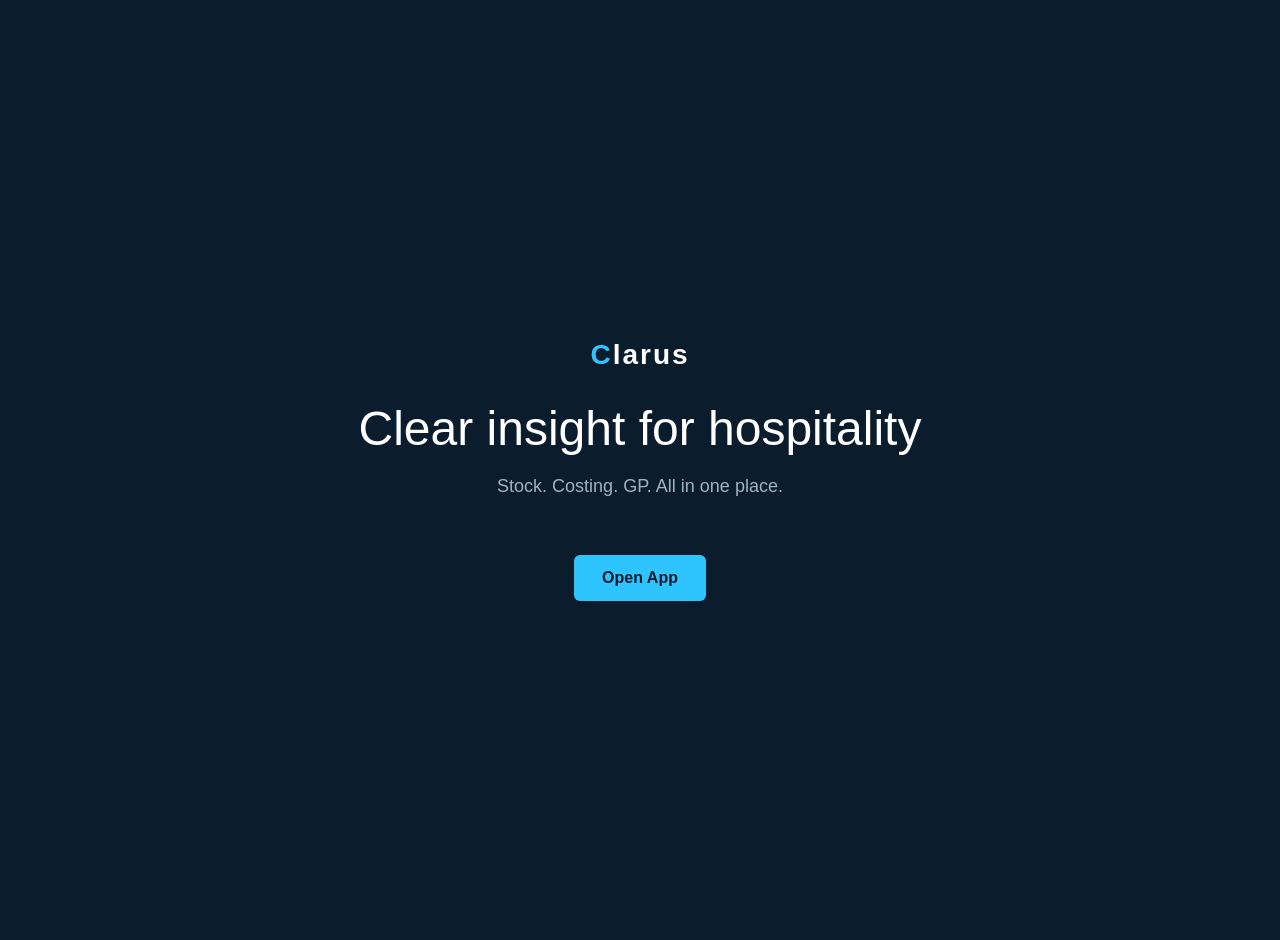
==== index.html @ d0e3291c "Redesign index.html for Clarus landing page The previous HTML structure and styles have been replace" ====
<!DOCTYPE html>
<html lang="en">
<head>
<meta charset="UTF-8">
<meta name="viewport" content="width=device-width, initial-scale=1.0">
<title>Clarus</title>

<style>
    body {
        margin: 0;
        font-family: -apple-system, BlinkMacSystemFont, sans-serif;
        background: #0b1c2c;
        color: #ffffff;
    }

    .container {
        height: 100vh;
        display: flex;
        flex-direction: column;
        justify-content: center;
        align-items: center;
        text-align: center;
        padding: 20px;
    }

    .logo {
        font-size: 28px;
        font-weight: 600;
        letter-spacing: 2px;
        margin-bottom: 30px;
    }

    .logo span {
        color: #2ec4ff;
    }

    h1 {
        font-size: 48px;
        font-weight: 300;
        max-width: 800px;
        margin: 0;
    }

    p {
        margin-top: 20px;
        font-size: 18px;
        color: #a0b3c5;
    }

    .btn {
        margin-top: 40px;
        padding: 14px 28px;
        border-radius: 6px;
        background: #2ec4ff;
        color: #0b1c2c;
        text-decoration: none;
        font-weight: 600;
        transition: 0.2s;
    }

    .btn:hover {
        background: #1da8dc;
    }

</style>
</head>

<body>

<div class="container">

    <div class="logo">
        <span>C</span>larus
    </div>

    <h1>
        Clear insight for hospitality
    </h1>

    <p>
        Stock. Costing. GP. All in one place.
    </p>

    <a href="https://app.openclarus.com" class="btn">
        Open App
    </a>

</div>

</body>
</html>
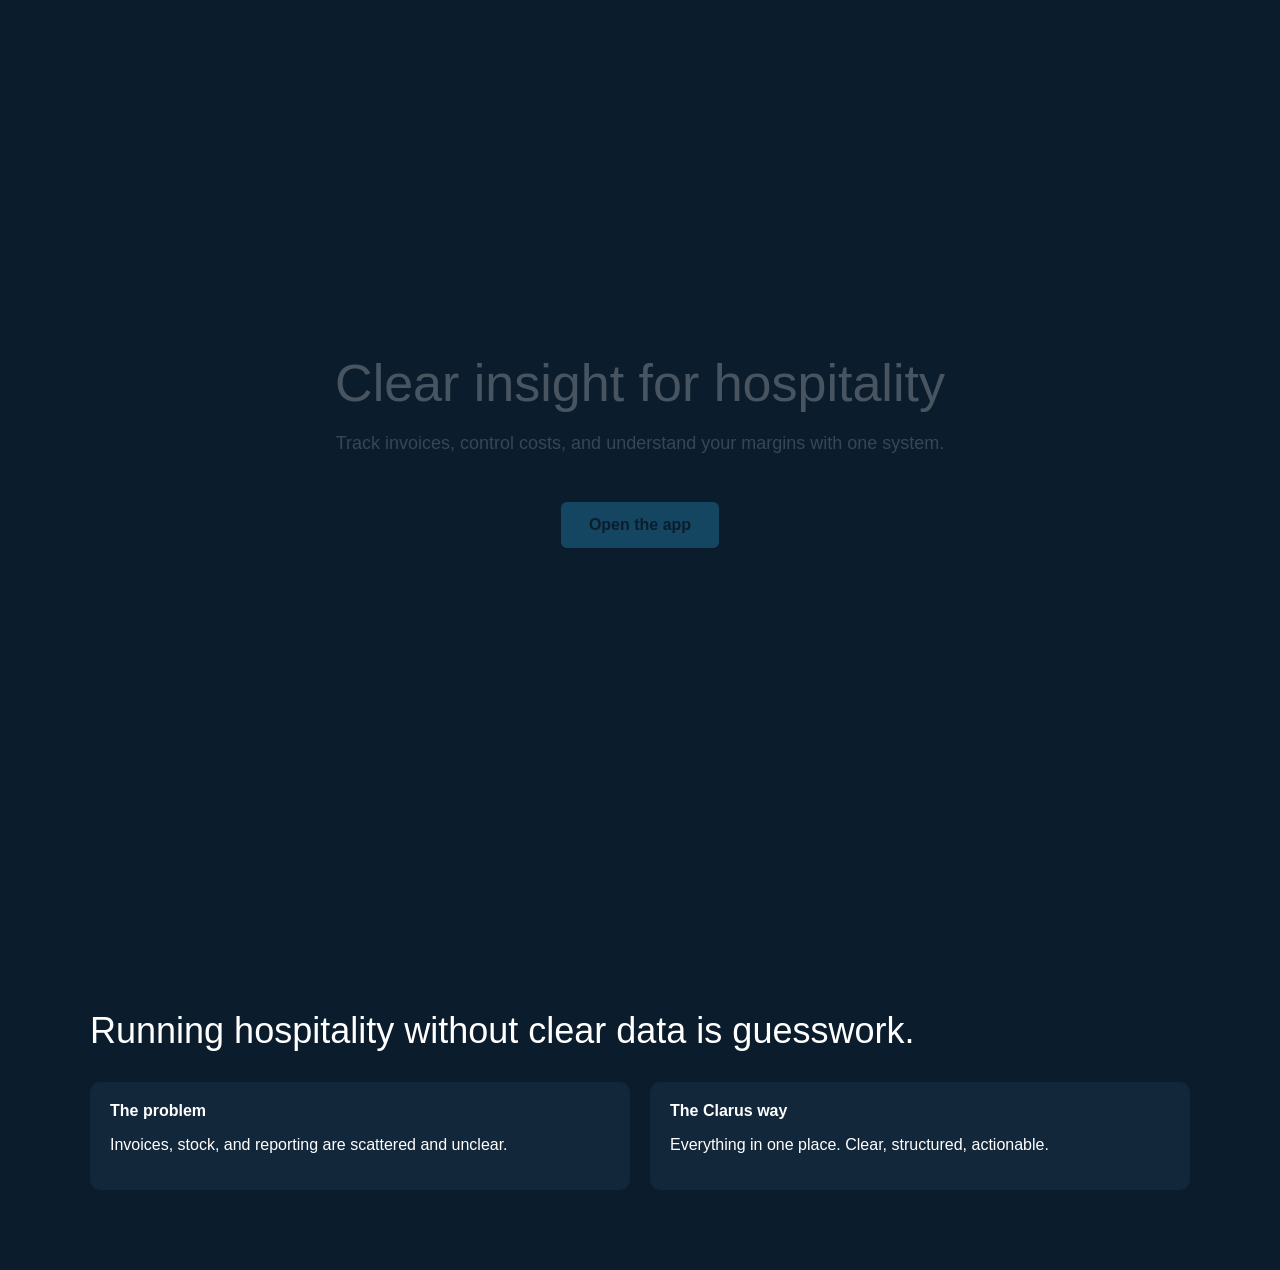
==== commit 7a02bc9a: "Refactor index.html with hero section and styles Updated the HTML structure and styles for improved " ====
--- a/index.html
+++ b/index.html
@@ -6,86 +6,117 @@
 <title>Clarus</title>
 
 <style>
-    body {
-        margin: 0;
-        font-family: -apple-system, BlinkMacSystemFont, sans-serif;
-        background: #0b1c2c;
-        color: #ffffff;
-    }
+body {
+    margin: 0;
+    font-family: -apple-system, BlinkMacSystemFont, sans-serif;
+    background: #0b1c2c;
+    color: white;
+}
 
-    .container {
-        height: 100vh;
-        display: flex;
-        flex-direction: column;
-        justify-content: center;
-        align-items: center;
-        text-align: center;
-        padding: 20px;
-    }
+/* HERO */
+.hero {
+    height: 100vh;
+    background: url('https://images.unsplash.com/photo-1551288049-bebda4e38f71') center/cover no-repeat;
+    position: relative;
+    display: flex;
+    align-items: center;
+    justify-content: center;
+    text-align: center;
+}
 
-    .logo {
-        font-size: 28px;
-        font-weight: 600;
-        letter-spacing: 2px;
-        margin-bottom: 30px;
-    }
+.hero::after {
+    content: "";
+    position: absolute;
+    inset: 0;
+    background: rgba(11, 28, 44, 0.75);
+}
 
-    .logo span {
-        color: #2ec4ff;
-    }
+.hero-content {
+    position: relative;
+    max-width: 800px;
+    padding: 20px;
+}
 
-    h1 {
-        font-size: 48px;
-        font-weight: 300;
-        max-width: 800px;
-        margin: 0;
-    }
+.hero h1 {
+    font-size: 52px;
+    font-weight: 300;
+    margin: 0;
+}
 
-    p {
-        margin-top: 20px;
-        font-size: 18px;
-        color: #a0b3c5;
-    }
+.hero p {
+    margin-top: 20px;
+    color: #b0c4d8;
+    font-size: 18px;
+}
 
-    .btn {
-        margin-top: 40px;
-        padding: 14px 28px;
-        border-radius: 6px;
-        background: #2ec4ff;
-        color: #0b1c2c;
-        text-decoration: none;
-        font-weight: 600;
-        transition: 0.2s;
-    }
+.btn {
+    display: inline-block;
+    margin-top: 30px;
+    padding: 14px 28px;
+    background: #2ec4ff;
+    color: #0b1c2c;
+    text-decoration: none;
+    border-radius: 6px;
+    font-weight: 600;
+}
 
-    .btn:hover {
-        background: #1da8dc;
-    }
+/* SECTION */
+.section {
+    padding: 80px 20px;
+    max-width: 1100px;
+    margin: auto;
+}
+
+.section h2 {
+    font-size: 36px;
+    font-weight: 400;
+}
+
+.cards {
+    display: grid;
+    grid-template-columns: repeat(auto-fit, minmax(250px, 1fr));
+    gap: 20px;
+    margin-top: 30px;
+}
+
+.card {
+    background: #12273a;
+    padding: 20px;
+    border-radius: 10px;
+}
 
 </style>
 </head>
 
 <body>
 
-<div class="container">
+<!-- HERO -->
+<section class="hero">
+    <div class="hero-content">
+        <h1>Clear insight for hospitality</h1>
+        <p>
+            Track invoices, control costs, and understand your margins with one system.
+        </p>
+        <a href="https://app.openclarus.com" class="btn">Open the app</a>
+    </div>
+</section>
 
-    <div class="logo">
-        <span>C</span>larus
+<!-- SECTION -->
+<section class="section">
+    <h2>Running hospitality without clear data is guesswork.</h2>
+
+    <div class="cards">
+        <div class="card">
+            <strong>The problem</strong>
+            <p>Invoices, stock, and reporting are scattered and unclear.</p>
+        </div>
+
+        <div class="card">
+            <strong>The Clarus way</strong>
+            <p>Everything in one place. Clear, structured, actionable.</p>
+        </div>
     </div>
-
-    <h1>
-        Clear insight for hospitality
-    </h1>
-
-    <p>
-        Stock. Costing. GP. All in one place.
-    </p>
-
-    <a href="https://app.openclarus.com" class="btn">
-        Open App
-    </a>
-
-</div>
+</section>
 
 </body>
 </html>
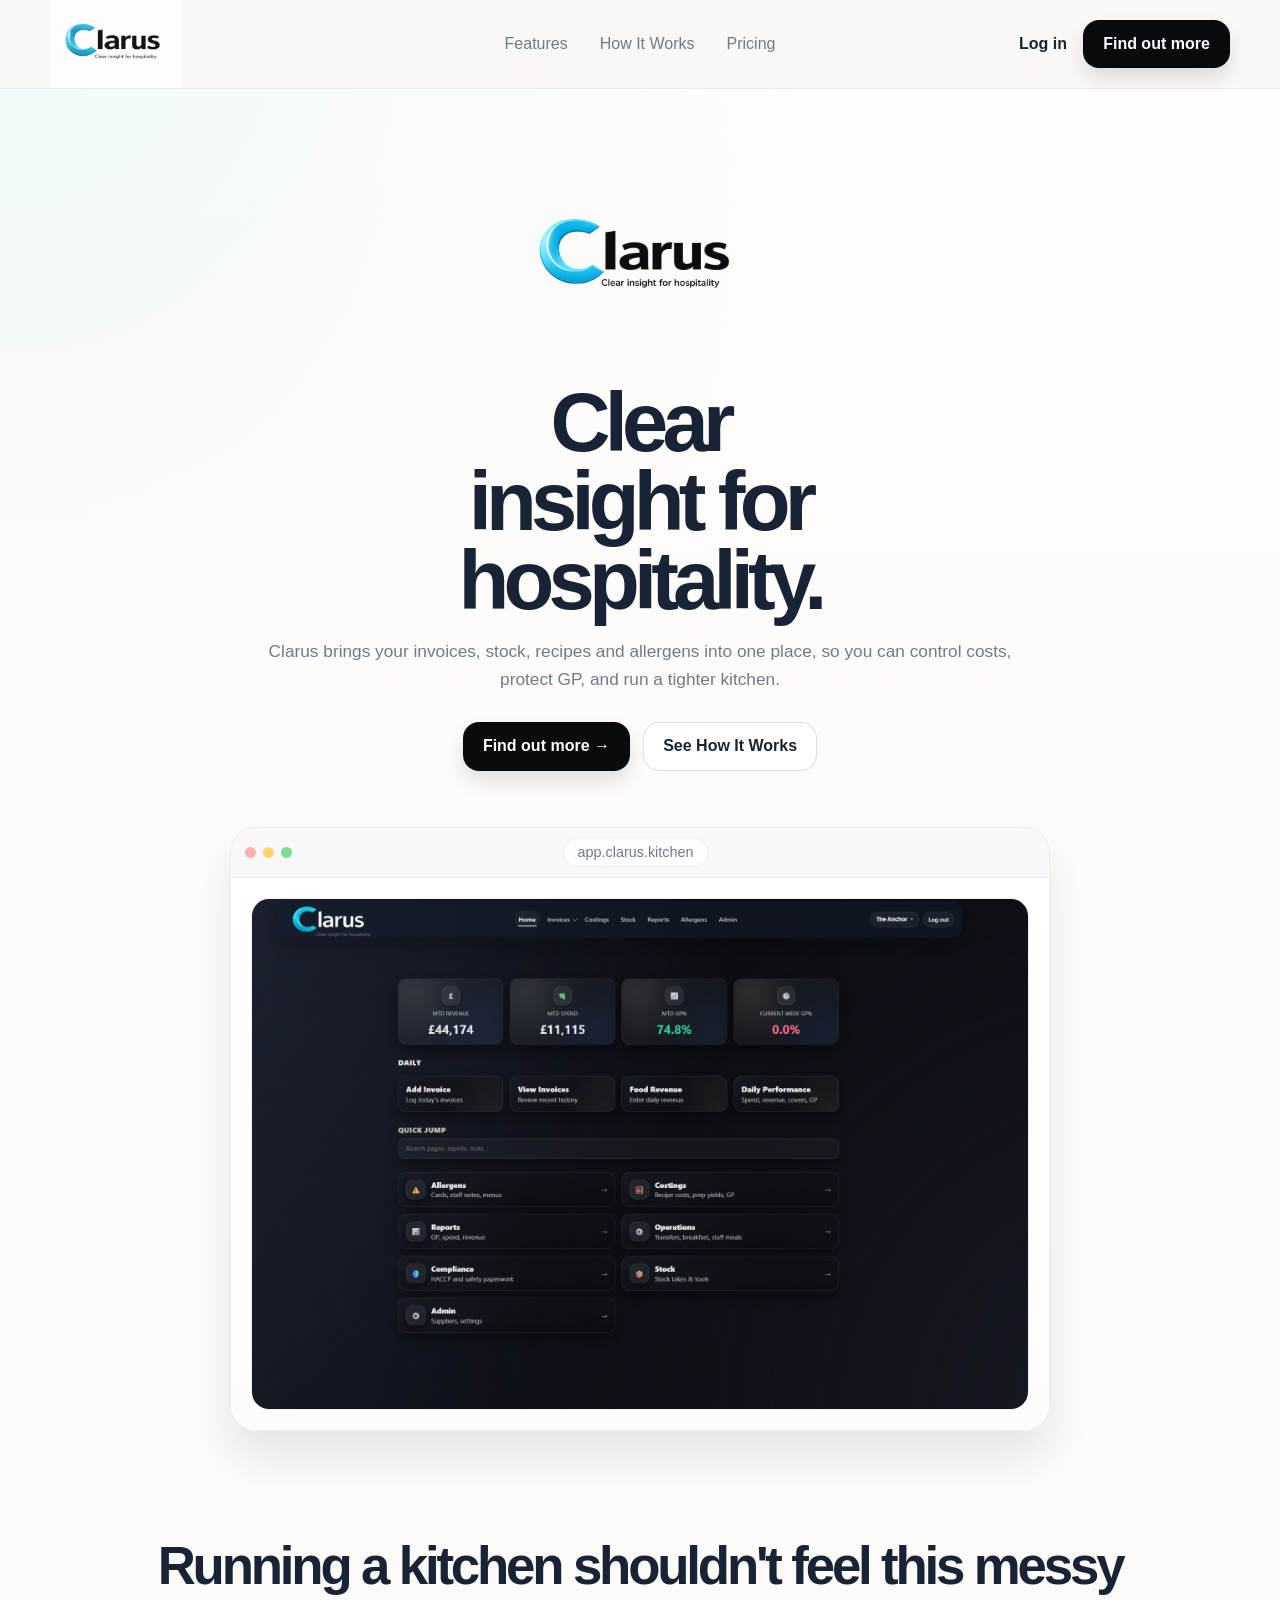
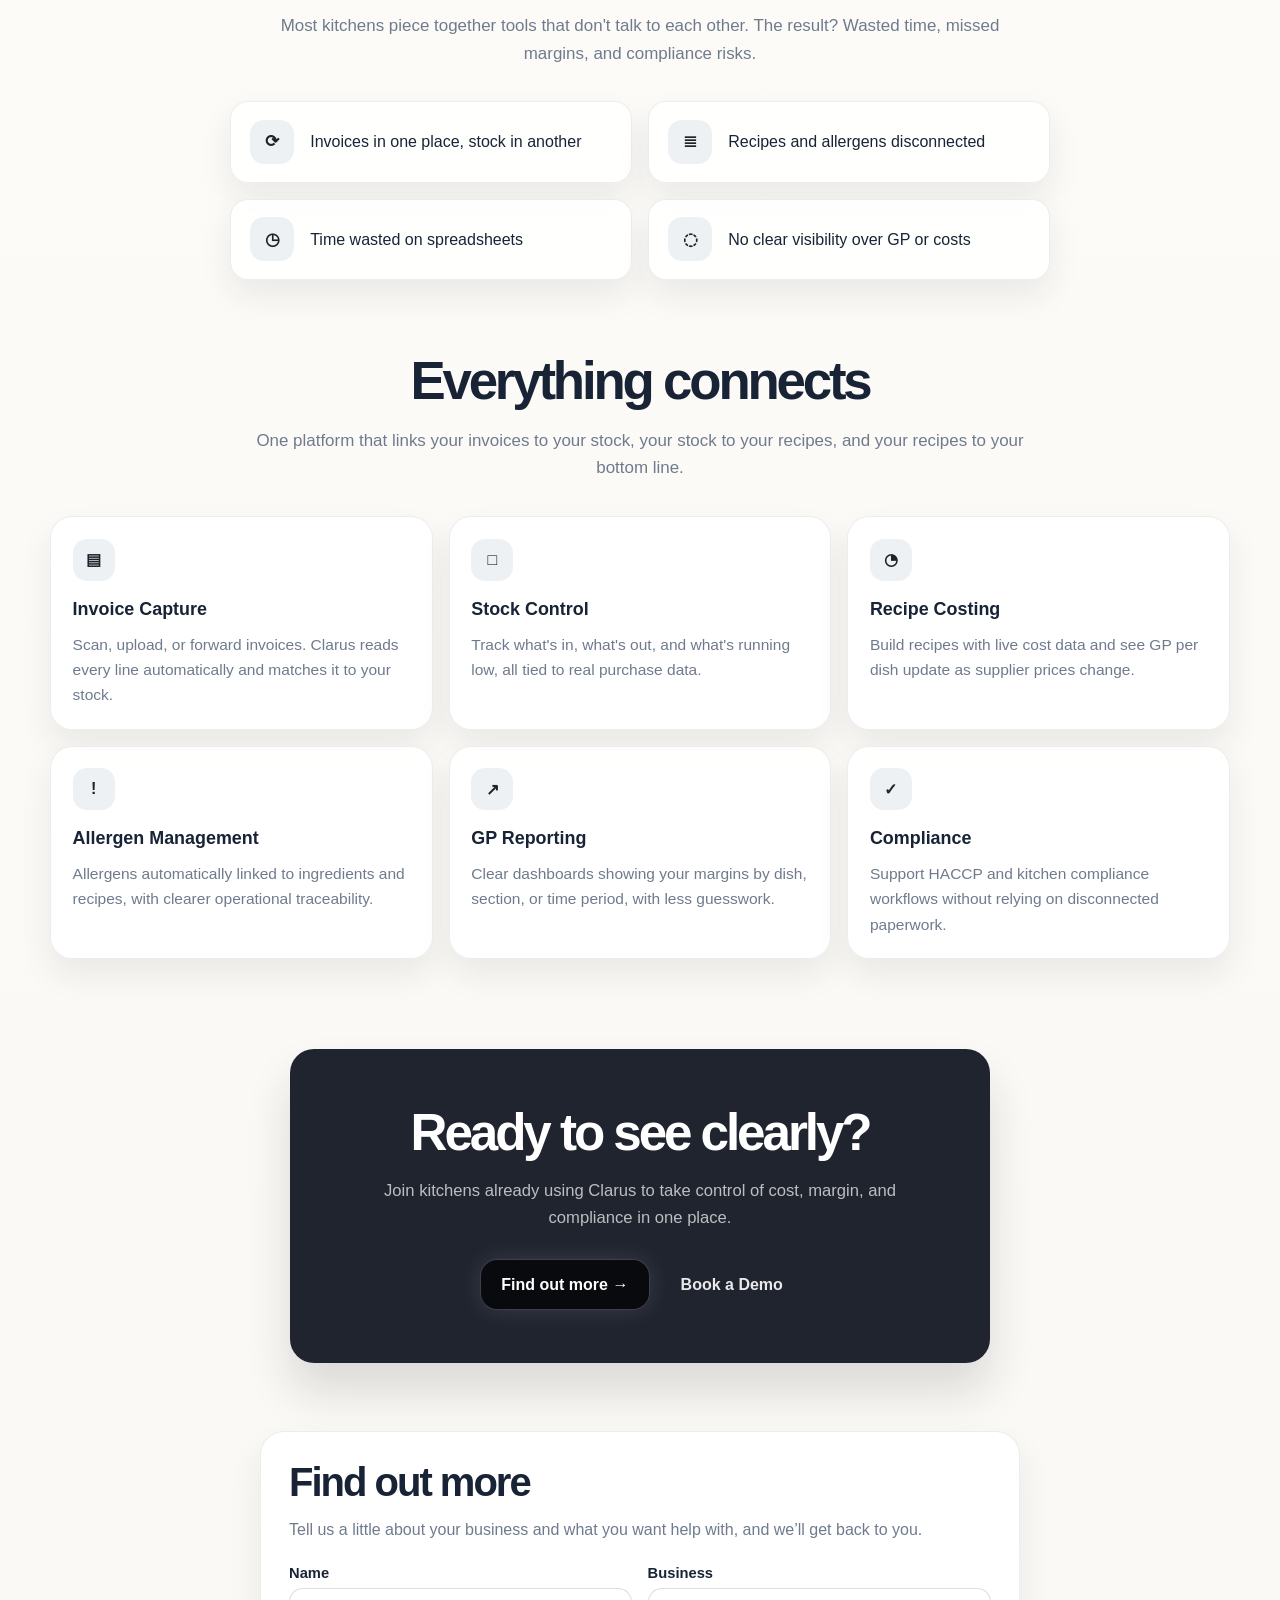
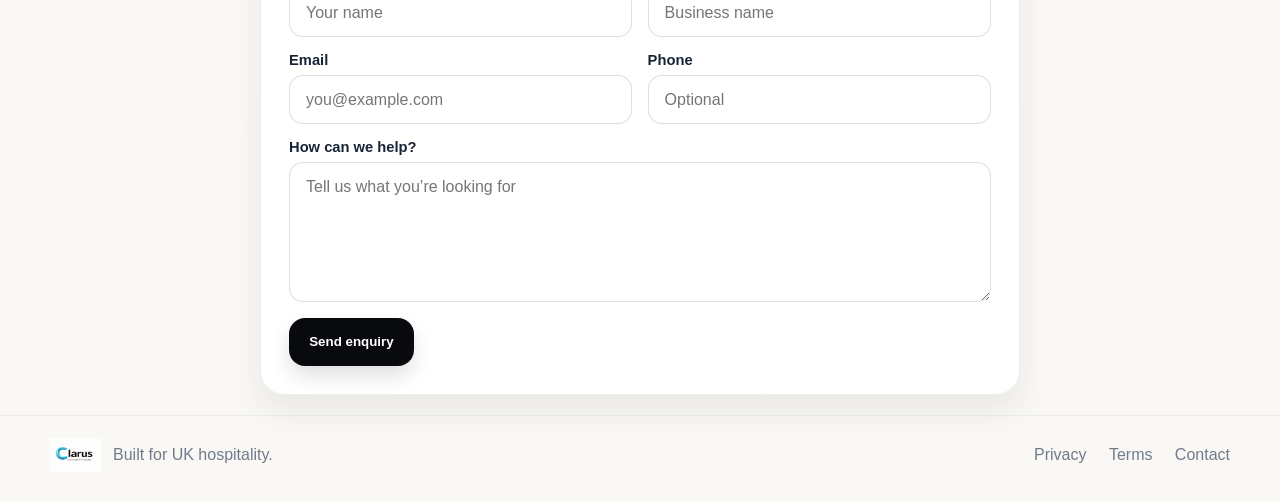
==== commit 62bd1f91: "Initial commit" ====
--- a/index.html
+++ b/index.html
@@ -1,122 +1,761 @@
-<!DOCTYPE html>
-<html lang="en">
-<head>
-<meta charset="UTF-8">
-<meta name="viewport" content="width=device-width, initial-scale=1.0">
-<title>Clarus</title>
-
-<style>
-body {
-    margin: 0;
-    font-family: -apple-system, BlinkMacSystemFont, sans-serif;
-    background: #0b1c2c;
-    color: white;
-}
-
-/* HERO */
-.hero {
-    height: 100vh;
-    background: url('https://images.unsplash.com/photo-1551288049-bebda4e38f71') center/cover no-repeat;
-    position: relative;
-    display: flex;
-    align-items: center;
-    justify-content: center;
-    text-align: center;
-}
-
-.hero::after {
-    content: "";
-    position: absolute;
-    inset: 0;
-    background: rgba(11, 28, 44, 0.75);
-}
-
-.hero-content {
-    position: relative;
-    max-width: 800px;
-    padding: 20px;
-}
-
-.hero h1 {
-    font-size: 52px;
-    font-weight: 300;
-    margin: 0;
-}
-
-.hero p {
-    margin-top: 20px;
-    color: #b0c4d8;
-    font-size: 18px;
-}
-
-.btn {
-    display: inline-block;
-    margin-top: 30px;
-    padding: 14px 28px;
-    background: #2ec4ff;
-    color: #0b1c2c;
-    text-decoration: none;
-    border-radius: 6px;
-    font-weight: 600;
-}
-
-/* SECTION */
-.section {
-    padding: 80px 20px;
-    max-width: 1100px;
-    margin: auto;
-}
-
-.section h2 {
-    font-size: 36px;
-    font-weight: 400;
-}
-
-.cards {
-    display: grid;
-    grid-template-columns: repeat(auto-fit, minmax(250px, 1fr));
-    gap: 20px;
-    margin-top: 30px;
-}
-
-.card {
-    background: #12273a;
-    padding: 20px;
-    border-radius: 10px;
-}
-
-</style>
-</head>
-
-<body>
-
-<!-- HERO -->
-<section class="hero">
-    <div class="hero-content">
-        <h1>Clear insight for hospitality</h1>
-        <p>
-            Track invoices, control costs, and understand your margins with one system.
-        </p>
-        <a href="https://app.openclarus.com" class="btn">Open the app</a>
-    </div>
-</section>
-
-<!-- SECTION -->
-<section class="section">
-    <h2>Running hospitality without clear data is guesswork.</h2>
-
-    <div class="cards">
-        <div class="card">
-            <strong>The problem</strong>
-            <p>Invoices, stock, and reporting are scattered and unclear.</p>
-        </div>
-
-        <div class="card">
-            <strong>The Clarus way</strong>
-            <p>Everything in one place. Clear, structured, actionable.</p>
-        </div>
-    </div>
-</section>
-
-</body>
-</html>
+<!DOCTYPE html>
+<html lang="en">
+<head>
+<meta charset="UTF-8">
+<meta name="viewport" content="width=device-width, initial-scale=1.0">
+<title>OpenClarus | Clear insight for hospitality</title>
+<meta name="description" content="Clarus connects invoices, stock, recipes, allergens, and GP in one clear hospitality system.">
+<style>
+  :root {
+    --bg: #faf8f4;
+    --bg-soft: #fffdfa;
+    --panel: rgba(255, 255, 255, 0.95);
+    --panel-dark: #20242f;
+    --line: rgba(23, 34, 46, 0.08);
+    --line-strong: rgba(23, 34, 46, 0.14);
+    --text: #182436;
+    --muted: #6f7b8d;
+    --cyan: #25c5f6;
+    --cyan-deep: #0d99ca;
+    --good: #10925e;
+    --warn: #d47b1f;
+    --shadow: 0 16px 32px rgba(26, 35, 45, 0.08);
+    --radius-xl: 30px;
+    --radius-lg: 22px;
+    --radius-md: 18px;
+  }
+
+  * { box-sizing: border-box; }
+
+  html { scroll-behavior: smooth; }
+
+  body {
+    margin: 0;
+    font-family: "Segoe UI", -apple-system, BlinkMacSystemFont, sans-serif;
+    color: var(--text);
+    background:
+      radial-gradient(circle at top left, rgba(37, 197, 246, 0.07), transparent 22%),
+      linear-gradient(180deg, var(--bg-soft) 0%, var(--bg) 100%);
+  }
+
+  a { color: inherit; }
+
+  .shell {
+    width: min(1180px, calc(100% - 32px));
+    margin: 0 auto;
+  }
+
+  .nav-wrap {
+    position: sticky;
+    top: 0;
+    z-index: 10;
+    backdrop-filter: blur(12px);
+    background: rgba(250, 248, 244, 0.88);
+    border-bottom: 1px solid rgba(23, 34, 46, 0.06);
+  }
+
+  .nav {
+    display: grid;
+    grid-template-columns: 1fr auto 1fr;
+    align-items: center;
+    gap: 1rem;
+    min-height: 72px;
+  }
+
+  .brand {
+    display: inline-flex;
+    align-items: center;
+    text-decoration: none;
+  }
+
+  .brand img {
+    height: 88px;
+    width: auto;
+    display: block;
+  }
+
+  .nav-links {
+    display: inline-flex;
+    justify-content: center;
+    gap: 2rem;
+  }
+
+  .nav-links a {
+    text-decoration: none;
+    color: var(--muted);
+    font-weight: 500;
+  }
+
+  .nav-links a:hover { color: var(--text); }
+
+  .nav-actions {
+    display: inline-flex;
+    justify-content: flex-end;
+    align-items: center;
+    gap: 1rem;
+  }
+
+  .nav-login {
+    text-decoration: none;
+    font-weight: 600;
+  }
+
+  .nav-cta,
+  .btn {
+    display: inline-flex;
+    align-items: center;
+    justify-content: center;
+    min-height: 48px;
+    padding: 0.9rem 1.2rem;
+    border-radius: 16px;
+    text-decoration: none;
+    font-weight: 700;
+    border: 1px solid transparent;
+  }
+
+  .nav-cta,
+  .btn-primary {
+    background: #090a0d;
+    color: #ffffff;
+    box-shadow: 0 10px 20px rgba(9, 10, 13, 0.12);
+  }
+
+  .btn-secondary {
+    background: rgba(255, 255, 255, 0.9);
+    color: var(--text);
+    border-color: var(--line-strong);
+  }
+
+  .hero {
+    padding: 76px 0 34px;
+    text-align: center;
+  }
+
+  .hero-pill {
+    display: inline-flex;
+    align-items: center;
+    justify-content: center;
+    margin: 0 auto;
+  }
+
+  .hero-pill img {
+    height: 192px;
+    width: auto;
+    display: block;
+  }
+
+  h1 {
+    margin: 22px auto 0;
+    max-width: 9ch;
+    font-size: clamp(3rem, 8vw, 5.2rem);
+    line-height: 0.95;
+    letter-spacing: -0.07em;
+  }
+
+  .hero-copy {
+    margin: 18px auto 0;
+    max-width: 760px;
+    color: var(--muted);
+    font-size: 1.08rem;
+    line-height: 1.62;
+  }
+
+  .hero-actions {
+    display: flex;
+    justify-content: center;
+    flex-wrap: wrap;
+    gap: 0.8rem;
+    margin-top: 28px;
+  }
+
+  .hero-shot {
+    margin: 56px auto 0;
+    width: min(820px, 100%);
+    border-radius: 26px;
+    border: 1px solid var(--line);
+    background: var(--panel);
+    box-shadow: 0 26px 44px rgba(34, 43, 56, 0.1);
+    overflow: hidden;
+  }
+
+  .hero-shot-bar {
+    display: flex;
+    align-items: center;
+    justify-content: space-between;
+    gap: 1rem;
+    padding: 10px 14px;
+    border-bottom: 1px solid rgba(23, 34, 46, 0.06);
+    background: rgba(247, 247, 247, 0.85);
+  }
+
+  .shot-dots {
+    display: inline-flex;
+    gap: 7px;
+  }
+
+  .shot-dot {
+    width: 11px;
+    height: 11px;
+    border-radius: 999px;
+  }
+
+  .shot-dot.red { background: #ffb0ad; }
+  .shot-dot.yellow { background: #ffd56a; }
+  .shot-dot.green { background: #7fdc94; }
+
+  .shot-url {
+    margin: 0 auto;
+    padding: 0.35rem 0.85rem;
+    border-radius: 999px;
+    border: 1px solid rgba(23, 34, 46, 0.06);
+    background: rgba(255,255,255,0.78);
+    color: var(--muted);
+    font-size: 0.9rem;
+  }
+
+  .hero-shot-screen {
+    padding: 20px;
+    background: linear-gradient(180deg, #ffffff 0%, #fcfcfc 100%);
+  }
+
+  .hero-shot-screen img {
+    display: block;
+    width: 100%;
+    height: auto;
+    border-radius: 18px;
+    border: 1px solid rgba(23, 34, 46, 0.06);
+  }
+
+  .hero-shot-screen img.is-hidden {
+    display: none;
+  }
+
+  .shot-placeholder {
+    border-radius: 18px;
+    border: 1px dashed rgba(23, 34, 46, 0.14);
+    background:
+      radial-gradient(circle at top right, rgba(37, 197, 246, 0.08), transparent 26%),
+      #ffffff;
+    padding: 38px 22px;
+    text-align: center;
+  }
+
+  .shot-placeholder strong {
+    display: block;
+    font-size: 1.1rem;
+  }
+
+  .shot-placeholder span {
+    display: block;
+    margin-top: 10px;
+    color: var(--muted);
+    line-height: 1.6;
+  }
+
+  .section {
+    padding: 74px 0 0;
+    text-align: center;
+  }
+
+  .section h2 {
+    margin: 0;
+    font-size: clamp(2.1rem, 5vw, 3.3rem);
+    letter-spacing: -0.06em;
+    line-height: 1.04;
+  }
+
+  .section-copy {
+    margin: 18px auto 0;
+    max-width: 780px;
+    color: var(--muted);
+    font-size: 1.06rem;
+    line-height: 1.64;
+  }
+
+  .problems {
+    display: grid;
+    grid-template-columns: repeat(2, minmax(0, 1fr));
+    gap: 1rem;
+    width: min(820px, 100%);
+    margin: 34px auto 0;
+    text-align: left;
+  }
+
+  .problem {
+    display: flex;
+    align-items: center;
+    gap: 1rem;
+    padding: 1.1rem 1.2rem;
+    border-radius: var(--radius-md);
+    border: 1px solid var(--line);
+    background: rgba(255,255,255,0.88);
+    box-shadow: var(--shadow);
+  }
+
+  .problem-icon {
+    width: 44px;
+    height: 44px;
+    flex: 0 0 auto;
+    border-radius: 14px;
+    display: grid;
+    place-items: center;
+    background: #eef1f4;
+    color: #1d232b;
+    font-size: 1.05rem;
+    font-weight: 700;
+  }
+
+  .problem-copy {
+    font-size: 1rem;
+    line-height: 1.45;
+  }
+
+  .features {
+    display: grid;
+    grid-template-columns: repeat(3, minmax(0, 1fr));
+    gap: 1rem;
+    margin-top: 34px;
+    text-align: left;
+  }
+
+  .feature {
+    border-radius: var(--radius-lg);
+    border: 1px solid var(--line);
+    background: rgba(255,255,255,0.92);
+    box-shadow: var(--shadow);
+    padding: 1.35rem;
+  }
+
+  .feature-icon {
+    width: 42px;
+    height: 42px;
+    border-radius: 14px;
+    display: grid;
+    place-items: center;
+    background: #eef1f4;
+    color: #1d232b;
+    font-size: 1rem;
+    font-weight: 700;
+  }
+
+  .feature h3 {
+    margin: 18px 0 0;
+    font-size: 1.12rem;
+  }
+
+  .feature p {
+    margin: 12px 0 0;
+    color: var(--muted);
+    line-height: 1.62;
+    font-size: 0.97rem;
+  }
+
+  .cta-wrap {
+    padding: 90px 0 42px;
+  }
+
+  .enquiry-wrap {
+    padding: 26px 0 20px;
+  }
+
+  .enquiry {
+    width: min(760px, 100%);
+    margin: 0 auto;
+    border-radius: 24px;
+    border: 1px solid var(--line);
+    background: rgba(255,255,255,0.94);
+    box-shadow: var(--shadow);
+    padding: 28px;
+  }
+
+  .enquiry h2 {
+    margin: 0;
+    font-size: clamp(1.8rem, 4vw, 2.5rem);
+    letter-spacing: -0.05em;
+  }
+
+  .enquiry p {
+    margin: 12px 0 0;
+    color: var(--muted);
+    line-height: 1.62;
+  }
+
+  .enquiry-form {
+    display: grid;
+    gap: 0.95rem;
+    margin-top: 22px;
+  }
+
+  .enquiry-grid {
+    display: grid;
+    grid-template-columns: repeat(2, minmax(0, 1fr));
+    gap: 0.95rem;
+  }
+
+  .field {
+    display: grid;
+    gap: 0.45rem;
+  }
+
+  .field label {
+    font-size: 0.92rem;
+    font-weight: 600;
+  }
+
+  .field input,
+  .field textarea {
+    width: 100%;
+    border-radius: 14px;
+    border: 1px solid var(--line-strong);
+    background: #ffffff;
+    color: var(--text);
+    padding: 0.9rem 1rem;
+    font: inherit;
+  }
+
+  .field textarea {
+    min-height: 140px;
+    resize: vertical;
+  }
+
+  .cta {
+    width: min(700px, 100%);
+    margin: 0 auto;
+    border-radius: 24px;
+    background: var(--panel-dark);
+    color: #ffffff;
+    padding: 54px 26px;
+    text-align: center;
+    box-shadow: 0 28px 46px rgba(25, 29, 39, 0.14);
+  }
+
+  .cta h2 {
+    margin: 0;
+    font-size: clamp(2rem, 4vw, 3.2rem);
+    letter-spacing: -0.06em;
+  }
+
+  .cta p {
+    margin: 16px auto 0;
+    max-width: 520px;
+    color: rgba(255,255,255,0.7);
+    line-height: 1.62;
+    font-size: 1.04rem;
+  }
+
+  .cta-actions {
+    display: flex;
+    justify-content: center;
+    flex-wrap: wrap;
+    gap: 1rem;
+    margin-top: 28px;
+  }
+
+  .cta .btn-primary {
+    box-shadow: 0 0 0 1px rgba(255,255,255,0.08), 0 0 24px rgba(255,255,255,0.12);
+  }
+
+  .cta-link {
+    display: inline-flex;
+    align-items: center;
+    justify-content: center;
+    min-height: 48px;
+    padding: 0.9rem 1rem;
+    color: rgba(255,255,255,0.9);
+    text-decoration: none;
+    font-weight: 600;
+  }
+
+  .footer {
+    border-top: 1px solid rgba(23, 34, 46, 0.06);
+    padding: 22px 0 30px;
+  }
+
+  .footer-inner {
+    display: flex;
+    align-items: center;
+    justify-content: space-between;
+    gap: 1rem;
+    flex-wrap: wrap;
+  }
+
+  .footer-brand {
+    display: inline-flex;
+    align-items: center;
+    gap: 12px;
+    color: var(--muted);
+  }
+
+  .footer-brand img {
+    height: 34px;
+    width: auto;
+    display: block;
+  }
+
+  .footer-links {
+    display: inline-flex;
+    gap: 1.4rem;
+    flex-wrap: wrap;
+  }
+
+  .footer-links a {
+    text-decoration: none;
+    color: var(--muted);
+  }
+
+  @media (max-width: 980px) {
+    .nav {
+      grid-template-columns: 1fr;
+      justify-items: center;
+      padding: 18px 0;
+    }
+
+    .nav-actions {
+      justify-content: center;
+    }
+
+    .features {
+      grid-template-columns: 1fr;
+    }
+  }
+
+  @media (max-width: 760px) {
+    .shell {
+      width: min(100% - 24px, 1180px);
+    }
+
+    .hero {
+      padding-top: 48px;
+    }
+
+    .problems {
+      grid-template-columns: 1fr;
+    }
+
+    .hero-shot {
+      margin-top: 38px;
+    }
+
+    .hero-shot-screen {
+      padding: 14px;
+    }
+
+    .hero-actions,
+    .cta-actions,
+    .nav-actions {
+      flex-direction: column;
+    }
+
+    .enquiry-grid {
+      grid-template-columns: 1fr;
+    }
+
+    .nav-links {
+      gap: 1rem;
+      flex-wrap: wrap;
+    }
+
+    .nav-cta,
+    .btn,
+    .cta-link {
+      width: 100%;
+    }
+
+    .footer-inner {
+      flex-direction: column;
+      align-items: flex-start;
+    }
+  }
+</style>
+</head>
+<body>
+  <div class="nav-wrap">
+    <header class="shell nav">
+      <a class="brand" href="#">
+        <img src="ChatGPT Image Mar 23, 2026, 02_15_52 PM.png" alt="Clarus logo">
+      </a>
+
+      <nav class="nav-links">
+        <a href="#features">Features</a>
+        <a href="#how">How It Works</a>
+        <a href="#pricing">Pricing</a>
+      </nav>
+
+      <div class="nav-actions">
+        <a class="nav-login" href="https://app.openclarus.com">Log in</a>
+        <a class="nav-cta" href="#enquiry">Find out more</a>
+      </div>
+    </header>
+  </div>
+
+  <main class="shell">
+    <section class="hero">
+      <div class="hero-pill">
+        <img src="trans logo.png" alt="Clarus logo">
+      </div>
+      
+      <h1>Clear insight for hospitality.</h1>
+      <p class="hero-copy">Clarus brings your invoices, stock, recipes and allergens into one place, so you can control costs, protect GP, and run a tighter kitchen.</p>
+
+      <div class="hero-actions">
+        <a class="btn btn-primary" href="#enquiry">Find out more →</a>
+        <a class="btn btn-secondary" href="#how">See How It Works</a>
+      </div>
+
+      <div class="hero-shot">
+        <div class="hero-shot-bar">
+          <div class="shot-dots">
+            <span class="shot-dot red"></span>
+            <span class="shot-dot yellow"></span>
+            <span class="shot-dot green"></span>
+          </div>
+          <div class="shot-url">app.clarus.kitchen</div>
+          <div style="width:56px;"></div>
+        </div>
+        <div class="hero-shot-screen">
+          <img id="clarusShot" src="clarus-app-screenshot.png" alt="Clarus product screenshot" class="is-hidden">
+          <div id="shotPlaceholder" class="shot-placeholder">
+            <strong>Drop a real Clarus screenshot here</strong>
+            <span>Save your app screenshot into this folder as `clarus-app-screenshot.png` and it can replace this placeholder immediately.</span>
+          </div>
+        </div>
+      </div>
+    </section>
+
+    <section class="section" id="how">
+      <h2>Running a kitchen shouldn't feel this messy</h2>
+      <p class="section-copy">Most kitchens piece together tools that don't talk to each other. The result? Wasted time, missed margins, and compliance risks.</p>
+
+      <div class="problems">
+        <div class="problem">
+          <div class="problem-icon">⟳</div>
+          <div class="problem-copy">Invoices in one place, stock in another</div>
+        </div>
+        <div class="problem">
+          <div class="problem-icon">≣</div>
+          <div class="problem-copy">Recipes and allergens disconnected</div>
+        </div>
+        <div class="problem">
+          <div class="problem-icon">◷</div>
+          <div class="problem-copy">Time wasted on spreadsheets</div>
+        </div>
+        <div class="problem">
+          <div class="problem-icon">◌</div>
+          <div class="problem-copy">No clear visibility over GP or costs</div>
+        </div>
+      </div>
+    </section>
+
+    <section class="section" id="features">
+      <h2>Everything connects</h2>
+      <p class="section-copy">One platform that links your invoices to your stock, your stock to your recipes, and your recipes to your bottom line.</p>
+
+      <div class="features">
+        <article class="feature">
+          <div class="feature-icon">▤</div>
+          <h3>Invoice Capture</h3>
+          <p>Scan, upload, or forward invoices. Clarus reads every line automatically and matches it to your stock.</p>
+        </article>
+        <article class="feature">
+          <div class="feature-icon">□</div>
+          <h3>Stock Control</h3>
+          <p>Track what's in, what's out, and what's running low, all tied to real purchase data.</p>
+        </article>
+        <article class="feature">
+          <div class="feature-icon">◔</div>
+          <h3>Recipe Costing</h3>
+          <p>Build recipes with live cost data and see GP per dish update as supplier prices change.</p>
+        </article>
+        <article class="feature">
+          <div class="feature-icon">!</div>
+          <h3>Allergen Management</h3>
+          <p>Allergens automatically linked to ingredients and recipes, with clearer operational traceability.</p>
+        </article>
+        <article class="feature">
+          <div class="feature-icon">↗</div>
+          <h3>GP Reporting</h3>
+          <p>Clear dashboards showing your margins by dish, section, or time period, with less guesswork.</p>
+        </article>
+        <article class="feature">
+          <div class="feature-icon">✓</div>
+          <h3>Compliance</h3>
+          <p>Support HACCP and kitchen compliance workflows without relying on disconnected paperwork.</p>
+        </article>
+      </div>
+    </section>
+
+    <section class="cta-wrap" id="pricing">
+      <div class="cta">
+        <h2>Ready to see clearly?</h2>
+        <p>Join kitchens already using Clarus to take control of cost, margin, and compliance in one place.</p>
+        <div class="cta-actions">
+          <a class="btn btn-primary" href="#enquiry">Find out more →</a>
+          <a class="cta-link" href="mailto:hello@openclarus.com">Book a Demo</a>
+        </div>
+      </div>
+    </section>
+
+    <section class="enquiry-wrap" id="enquiry">
+      <div class="enquiry">
+        <h2>Find out more</h2>
+        <p>Tell us a little about your business and what you want help with, and we’ll get back to you.</p>
+        <form class="enquiry-form" action="mailto:hello@openclarus.com" method="post" enctype="text/plain">
+          <div class="enquiry-grid">
+            <div class="field">
+              <label for="name">Name</label>
+              <input id="name" name="name" type="text" placeholder="Your name">
+            </div>
+            <div class="field">
+              <label for="business">Business</label>
+              <input id="business" name="business" type="text" placeholder="Business name">
+            </div>
+          </div>
+          <div class="enquiry-grid">
+            <div class="field">
+              <label for="email">Email</label>
+              <input id="email" name="email" type="email" placeholder="you@example.com">
+            </div>
+            <div class="field">
+              <label for="phone">Phone</label>
+              <input id="phone" name="phone" type="text" placeholder="Optional">
+            </div>
+          </div>
+          <div class="field">
+            <label for="message">How can we help?</label>
+            <textarea id="message" name="message" placeholder="Tell us what you’re looking for"></textarea>
+          </div>
+          <div>
+            <button class="btn btn-primary" type="submit">Send enquiry</button>
+          </div>
+        </form>
+      </div>
+    </section>
+  </main>
+
+  <footer class="footer">
+    <div class="shell footer-inner">
+      <div class="footer-brand">
+        <img src="ChatGPT Image Mar 23, 2026, 02_15_52 PM.png" alt="Clarus logo">
+        <span>Built for UK hospitality.</span>
+      </div>
+
+      <div class="footer-links">
+        <a href="#">Privacy</a>
+        <a href="#">Terms</a>
+        <a href="mailto:hello@openclarus.com">Contact</a>
+      </div>
+    </div>
+  </footer>
+  <script>
+    (function () {
+      var img = document.getElementById("clarusShot");
+      var placeholder = document.getElementById("shotPlaceholder");
+      if (!img || !placeholder) return;
+      img.addEventListener("load", function () {
+        img.classList.remove("is-hidden");
+        placeholder.style.display = "none";
+      });
+    })();
+  </script>
+</body>
+</html>
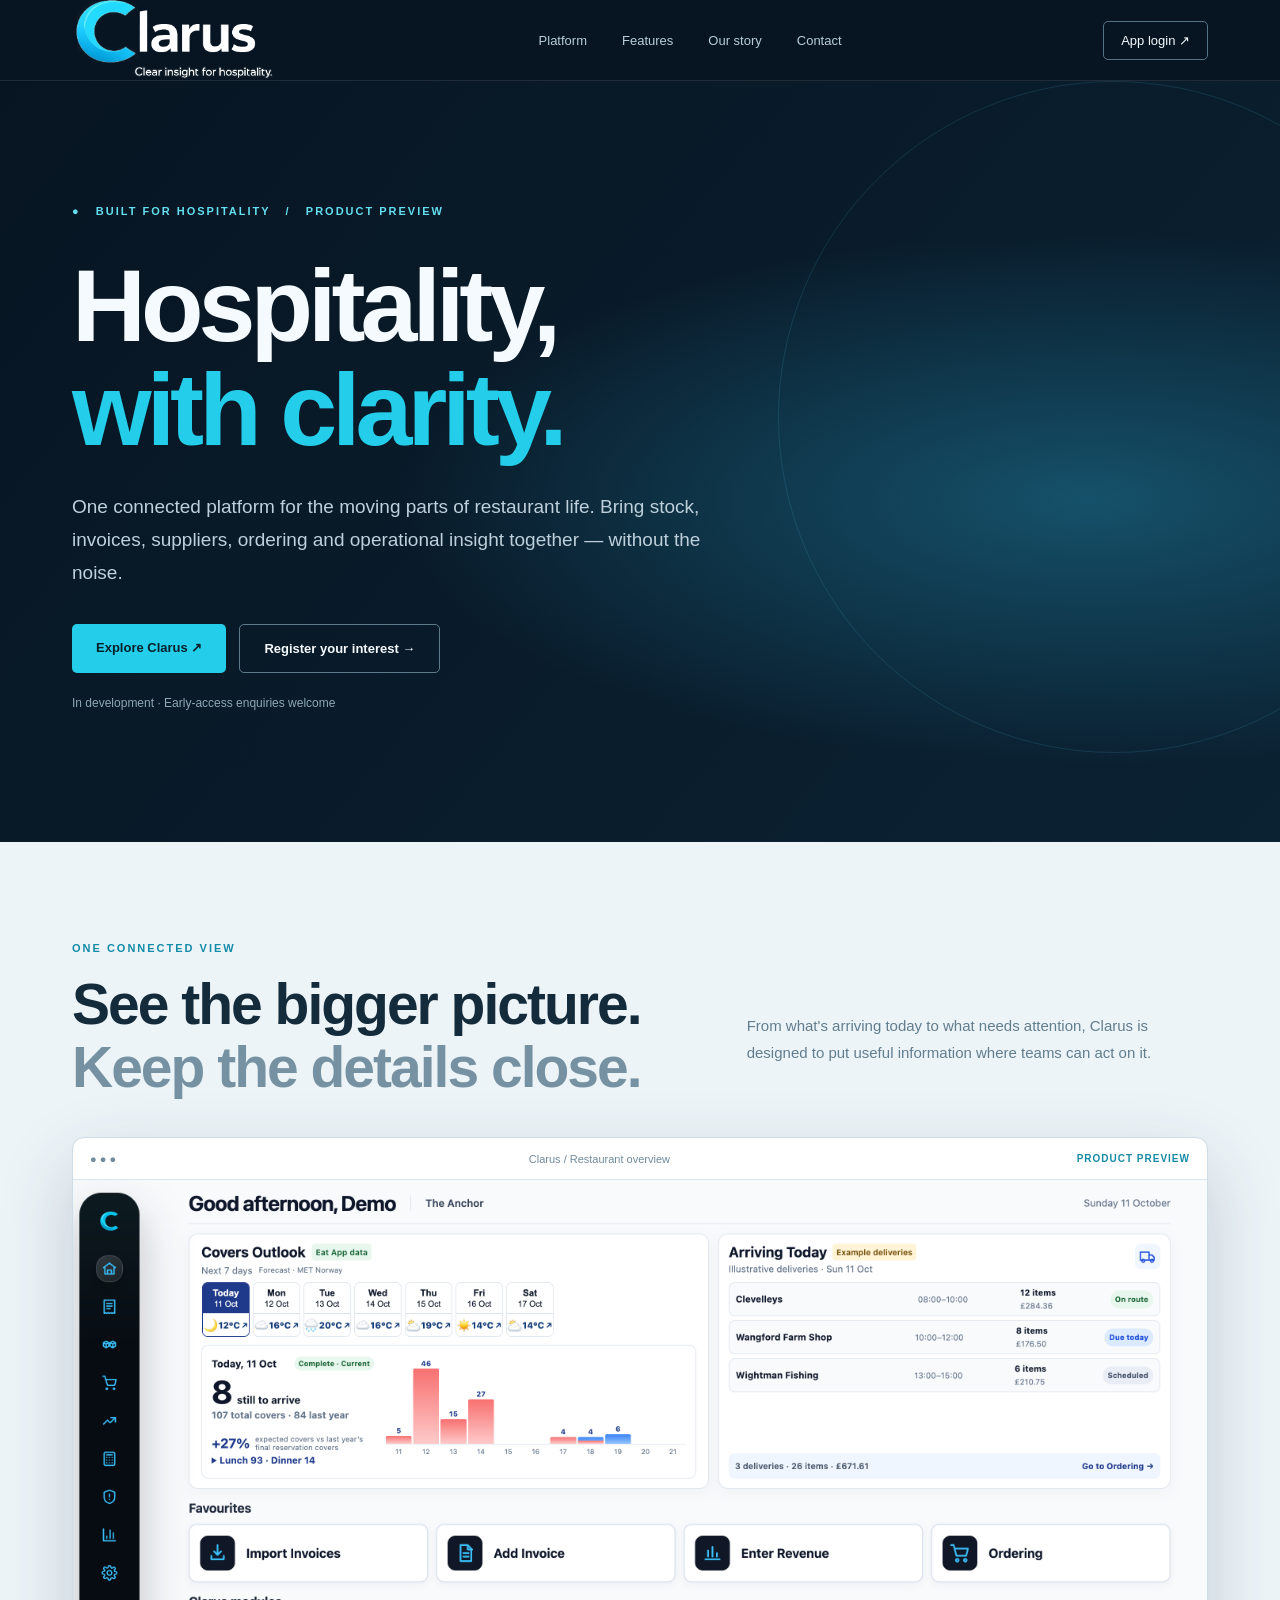
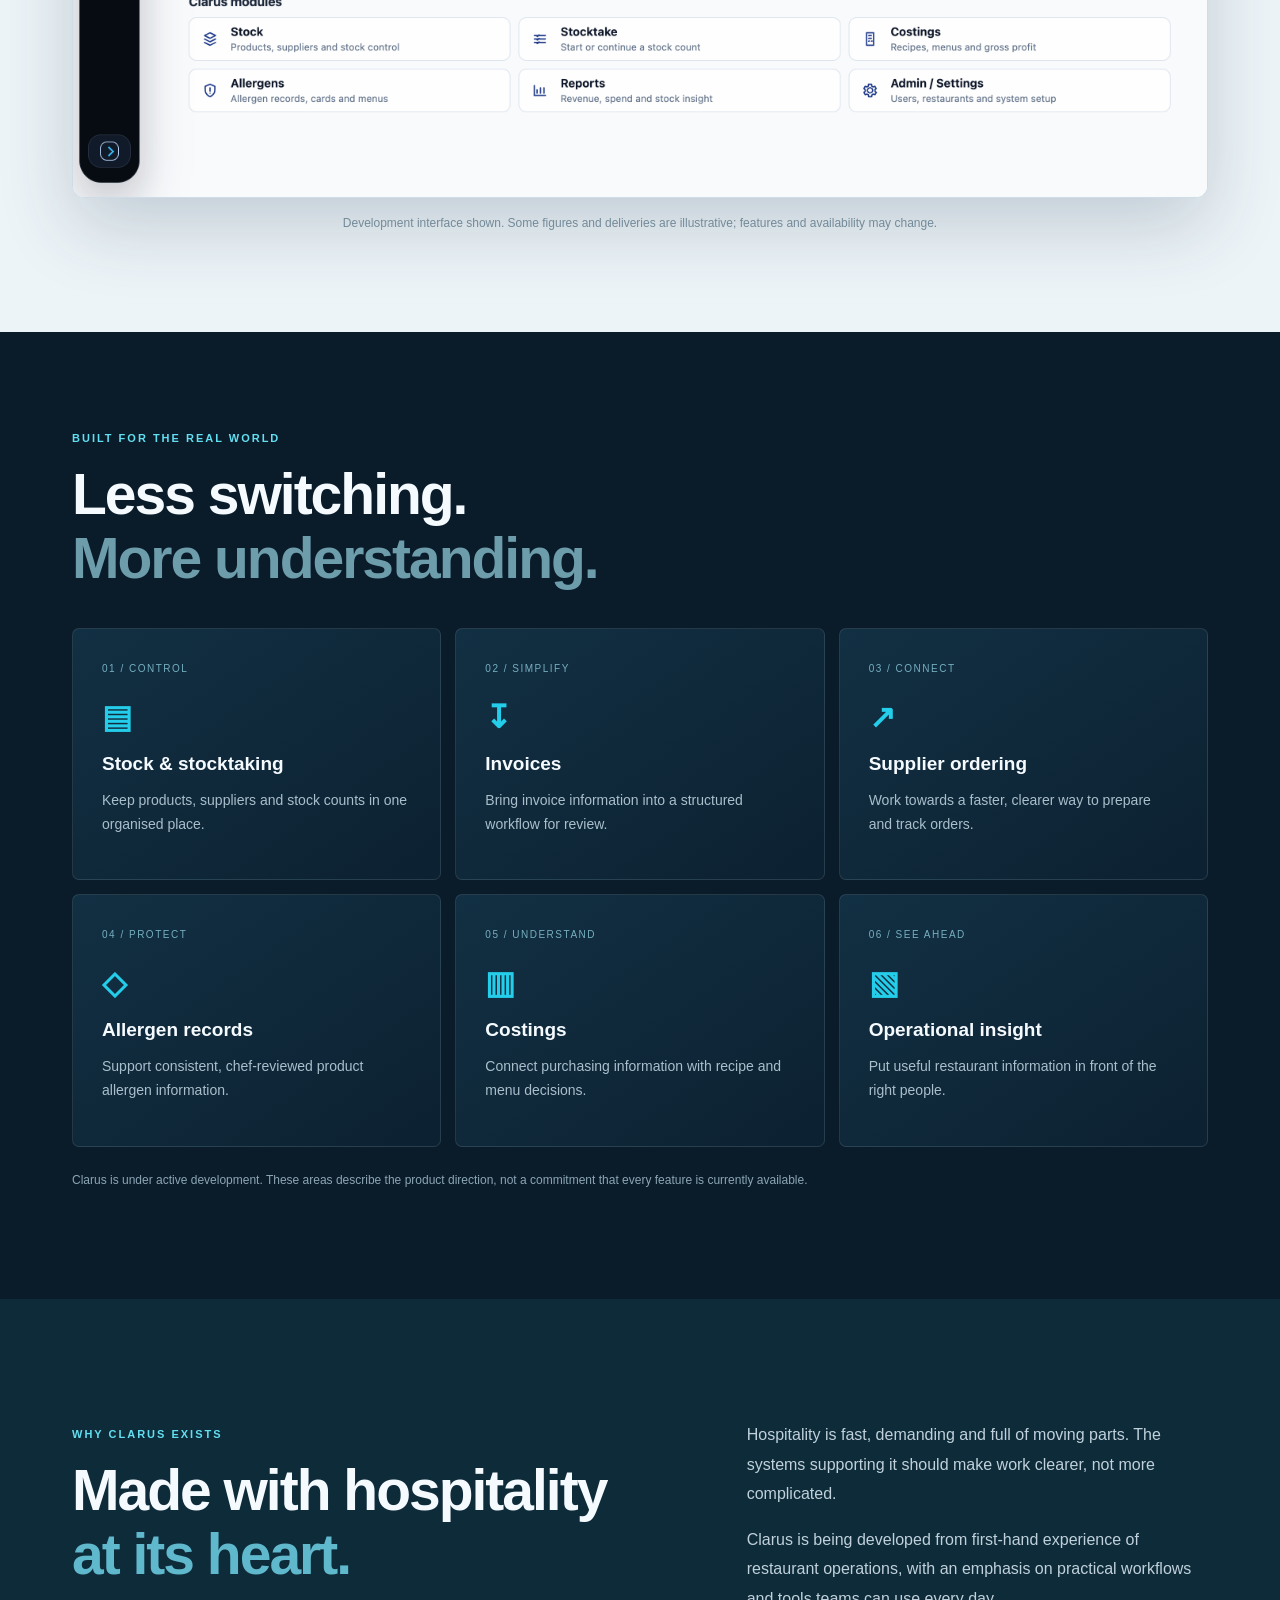
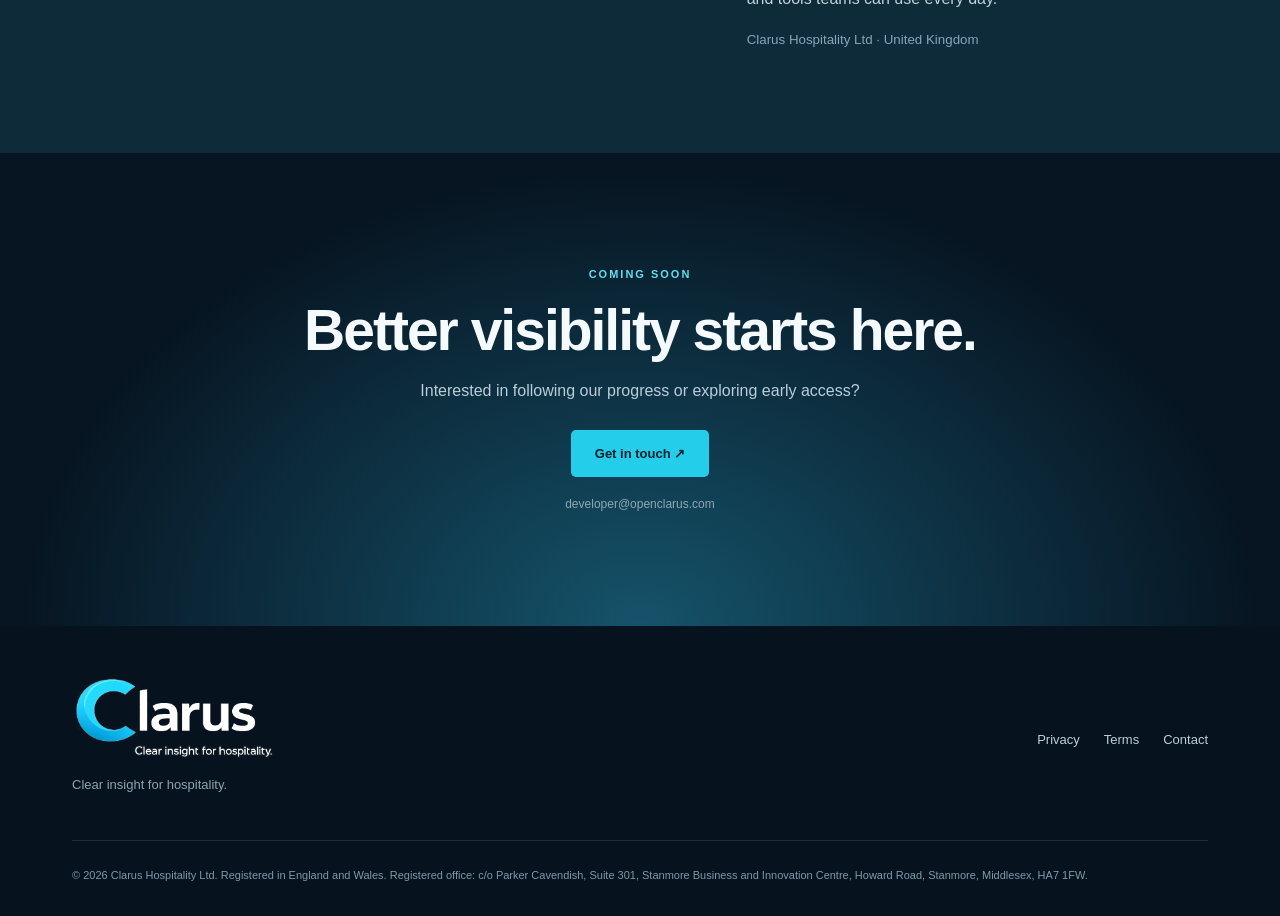
==== commit 586215d3: "Add files via upload" ====
--- a/index.html
+++ b/index.html
@@ -1,761 +1,8 @@
-<!DOCTYPE html>
-<html lang="en">
-<head>
-<meta charset="UTF-8">
-<meta name="viewport" content="width=device-width, initial-scale=1.0">
-<title>OpenClarus | Clear insight for hospitality</title>
-<meta name="description" content="Clarus connects invoices, stock, recipes, allergens, and GP in one clear hospitality system.">
-<style>
-  :root {
-    --bg: #faf8f4;
-    --bg-soft: #fffdfa;
-    --panel: rgba(255, 255, 255, 0.95);
-    --panel-dark: #20242f;
-    --line: rgba(23, 34, 46, 0.08);
-    --line-strong: rgba(23, 34, 46, 0.14);
-    --text: #182436;
-    --muted: #6f7b8d;
-    --cyan: #25c5f6;
-    --cyan-deep: #0d99ca;
-    --good: #10925e;
-    --warn: #d47b1f;
-    --shadow: 0 16px 32px rgba(26, 35, 45, 0.08);
-    --radius-xl: 30px;
-    --radius-lg: 22px;
-    --radius-md: 18px;
-  }
-
-  * { box-sizing: border-box; }
-
-  html { scroll-behavior: smooth; }
-
-  body {
-    margin: 0;
-    font-family: "Segoe UI", -apple-system, BlinkMacSystemFont, sans-serif;
-    color: var(--text);
-    background:
-      radial-gradient(circle at top left, rgba(37, 197, 246, 0.07), transparent 22%),
-      linear-gradient(180deg, var(--bg-soft) 0%, var(--bg) 100%);
-  }
-
-  a { color: inherit; }
-
-  .shell {
-    width: min(1180px, calc(100% - 32px));
-    margin: 0 auto;
-  }
-
-  .nav-wrap {
-    position: sticky;
-    top: 0;
-    z-index: 10;
-    backdrop-filter: blur(12px);
-    background: rgba(250, 248, 244, 0.88);
-    border-bottom: 1px solid rgba(23, 34, 46, 0.06);
-  }
-
-  .nav {
-    display: grid;
-    grid-template-columns: 1fr auto 1fr;
-    align-items: center;
-    gap: 1rem;
-    min-height: 72px;
-  }
-
-  .brand {
-    display: inline-flex;
-    align-items: center;
-    text-decoration: none;
-  }
-
-  .brand img {
-    height: 88px;
-    width: auto;
-    display: block;
-  }
-
-  .nav-links {
-    display: inline-flex;
-    justify-content: center;
-    gap: 2rem;
-  }
-
-  .nav-links a {
-    text-decoration: none;
-    color: var(--muted);
-    font-weight: 500;
-  }
-
-  .nav-links a:hover { color: var(--text); }
-
-  .nav-actions {
-    display: inline-flex;
-    justify-content: flex-end;
-    align-items: center;
-    gap: 1rem;
-  }
-
-  .nav-login {
-    text-decoration: none;
-    font-weight: 600;
-  }
-
-  .nav-cta,
-  .btn {
-    display: inline-flex;
-    align-items: center;
-    justify-content: center;
-    min-height: 48px;
-    padding: 0.9rem 1.2rem;
-    border-radius: 16px;
-    text-decoration: none;
-    font-weight: 700;
-    border: 1px solid transparent;
-  }
-
-  .nav-cta,
-  .btn-primary {
-    background: #090a0d;
-    color: #ffffff;
-    box-shadow: 0 10px 20px rgba(9, 10, 13, 0.12);
-  }
-
-  .btn-secondary {
-    background: rgba(255, 255, 255, 0.9);
-    color: var(--text);
-    border-color: var(--line-strong);
-  }
-
-  .hero {
-    padding: 76px 0 34px;
-    text-align: center;
-  }
-
-  .hero-pill {
-    display: inline-flex;
-    align-items: center;
-    justify-content: center;
-    margin: 0 auto;
-  }
-
-  .hero-pill img {
-    height: 192px;
-    width: auto;
-    display: block;
-  }
-
-  h1 {
-    margin: 22px auto 0;
-    max-width: 9ch;
-    font-size: clamp(3rem, 8vw, 5.2rem);
-    line-height: 0.95;
-    letter-spacing: -0.07em;
-  }
-
-  .hero-copy {
-    margin: 18px auto 0;
-    max-width: 760px;
-    color: var(--muted);
-    font-size: 1.08rem;
-    line-height: 1.62;
-  }
-
-  .hero-actions {
-    display: flex;
-    justify-content: center;
-    flex-wrap: wrap;
-    gap: 0.8rem;
-    margin-top: 28px;
-  }
-
-  .hero-shot {
-    margin: 56px auto 0;
-    width: min(820px, 100%);
-    border-radius: 26px;
-    border: 1px solid var(--line);
-    background: var(--panel);
-    box-shadow: 0 26px 44px rgba(34, 43, 56, 0.1);
-    overflow: hidden;
-  }
-
-  .hero-shot-bar {
-    display: flex;
-    align-items: center;
-    justify-content: space-between;
-    gap: 1rem;
-    padding: 10px 14px;
-    border-bottom: 1px solid rgba(23, 34, 46, 0.06);
-    background: rgba(247, 247, 247, 0.85);
-  }
-
-  .shot-dots {
-    display: inline-flex;
-    gap: 7px;
-  }
-
-  .shot-dot {
-    width: 11px;
-    height: 11px;
-    border-radius: 999px;
-  }
-
-  .shot-dot.red { background: #ffb0ad; }
-  .shot-dot.yellow { background: #ffd56a; }
-  .shot-dot.green { background: #7fdc94; }
-
-  .shot-url {
-    margin: 0 auto;
-    padding: 0.35rem 0.85rem;
-    border-radius: 999px;
-    border: 1px solid rgba(23, 34, 46, 0.06);
-    background: rgba(255,255,255,0.78);
-    color: var(--muted);
-    font-size: 0.9rem;
-  }
-
-  .hero-shot-screen {
-    padding: 20px;
-    background: linear-gradient(180deg, #ffffff 0%, #fcfcfc 100%);
-  }
-
-  .hero-shot-screen img {
-    display: block;
-    width: 100%;
-    height: auto;
-    border-radius: 18px;
-    border: 1px solid rgba(23, 34, 46, 0.06);
-  }
-
-  .hero-shot-screen img.is-hidden {
-    display: none;
-  }
-
-  .shot-placeholder {
-    border-radius: 18px;
-    border: 1px dashed rgba(23, 34, 46, 0.14);
-    background:
-      radial-gradient(circle at top right, rgba(37, 197, 246, 0.08), transparent 26%),
-      #ffffff;
-    padding: 38px 22px;
-    text-align: center;
-  }
-
-  .shot-placeholder strong {
-    display: block;
-    font-size: 1.1rem;
-  }
-
-  .shot-placeholder span {
-    display: block;
-    margin-top: 10px;
-    color: var(--muted);
-    line-height: 1.6;
-  }
-
-  .section {
-    padding: 74px 0 0;
-    text-align: center;
-  }
-
-  .section h2 {
-    margin: 0;
-    font-size: clamp(2.1rem, 5vw, 3.3rem);
-    letter-spacing: -0.06em;
-    line-height: 1.04;
-  }
-
-  .section-copy {
-    margin: 18px auto 0;
-    max-width: 780px;
-    color: var(--muted);
-    font-size: 1.06rem;
-    line-height: 1.64;
-  }
-
-  .problems {
-    display: grid;
-    grid-template-columns: repeat(2, minmax(0, 1fr));
-    gap: 1rem;
-    width: min(820px, 100%);
-    margin: 34px auto 0;
-    text-align: left;
-  }
-
-  .problem {
-    display: flex;
-    align-items: center;
-    gap: 1rem;
-    padding: 1.1rem 1.2rem;
-    border-radius: var(--radius-md);
-    border: 1px solid var(--line);
-    background: rgba(255,255,255,0.88);
-    box-shadow: var(--shadow);
-  }
-
-  .problem-icon {
-    width: 44px;
-    height: 44px;
-    flex: 0 0 auto;
-    border-radius: 14px;
-    display: grid;
-    place-items: center;
-    background: #eef1f4;
-    color: #1d232b;
-    font-size: 1.05rem;
-    font-weight: 700;
-  }
-
-  .problem-copy {
-    font-size: 1rem;
-    line-height: 1.45;
-  }
-
-  .features {
-    display: grid;
-    grid-template-columns: repeat(3, minmax(0, 1fr));
-    gap: 1rem;
-    margin-top: 34px;
-    text-align: left;
-  }
-
-  .feature {
-    border-radius: var(--radius-lg);
-    border: 1px solid var(--line);
-    background: rgba(255,255,255,0.92);
-    box-shadow: var(--shadow);
-    padding: 1.35rem;
-  }
-
-  .feature-icon {
-    width: 42px;
-    height: 42px;
-    border-radius: 14px;
-    display: grid;
-    place-items: center;
-    background: #eef1f4;
-    color: #1d232b;
-    font-size: 1rem;
-    font-weight: 700;
-  }
-
-  .feature h3 {
-    margin: 18px 0 0;
-    font-size: 1.12rem;
-  }
-
-  .feature p {
-    margin: 12px 0 0;
-    color: var(--muted);
-    line-height: 1.62;
-    font-size: 0.97rem;
-  }
-
-  .cta-wrap {
-    padding: 90px 0 42px;
-  }
-
-  .enquiry-wrap {
-    padding: 26px 0 20px;
-  }
-
-  .enquiry {
-    width: min(760px, 100%);
-    margin: 0 auto;
-    border-radius: 24px;
-    border: 1px solid var(--line);
-    background: rgba(255,255,255,0.94);
-    box-shadow: var(--shadow);
-    padding: 28px;
-  }
-
-  .enquiry h2 {
-    margin: 0;
-    font-size: clamp(1.8rem, 4vw, 2.5rem);
-    letter-spacing: -0.05em;
-  }
-
-  .enquiry p {
-    margin: 12px 0 0;
-    color: var(--muted);
-    line-height: 1.62;
-  }
-
-  .enquiry-form {
-    display: grid;
-    gap: 0.95rem;
-    margin-top: 22px;
-  }
-
-  .enquiry-grid {
-    display: grid;
-    grid-template-columns: repeat(2, minmax(0, 1fr));
-    gap: 0.95rem;
-  }
-
-  .field {
-    display: grid;
-    gap: 0.45rem;
-  }
-
-  .field label {
-    font-size: 0.92rem;
-    font-weight: 600;
-  }
-
-  .field input,
-  .field textarea {
-    width: 100%;
-    border-radius: 14px;
-    border: 1px solid var(--line-strong);
-    background: #ffffff;
-    color: var(--text);
-    padding: 0.9rem 1rem;
-    font: inherit;
-  }
-
-  .field textarea {
-    min-height: 140px;
-    resize: vertical;
-  }
-
-  .cta {
-    width: min(700px, 100%);
-    margin: 0 auto;
-    border-radius: 24px;
-    background: var(--panel-dark);
-    color: #ffffff;
-    padding: 54px 26px;
-    text-align: center;
-    box-shadow: 0 28px 46px rgba(25, 29, 39, 0.14);
-  }
-
-  .cta h2 {
-    margin: 0;
-    font-size: clamp(2rem, 4vw, 3.2rem);
-    letter-spacing: -0.06em;
-  }
-
-  .cta p {
-    margin: 16px auto 0;
-    max-width: 520px;
-    color: rgba(255,255,255,0.7);
-    line-height: 1.62;
-    font-size: 1.04rem;
-  }
-
-  .cta-actions {
-    display: flex;
-    justify-content: center;
-    flex-wrap: wrap;
-    gap: 1rem;
-    margin-top: 28px;
-  }
-
-  .cta .btn-primary {
-    box-shadow: 0 0 0 1px rgba(255,255,255,0.08), 0 0 24px rgba(255,255,255,0.12);
-  }
-
-  .cta-link {
-    display: inline-flex;
-    align-items: center;
-    justify-content: center;
-    min-height: 48px;
-    padding: 0.9rem 1rem;
-    color: rgba(255,255,255,0.9);
-    text-decoration: none;
-    font-weight: 600;
-  }
-
-  .footer {
-    border-top: 1px solid rgba(23, 34, 46, 0.06);
-    padding: 22px 0 30px;
-  }
-
-  .footer-inner {
-    display: flex;
-    align-items: center;
-    justify-content: space-between;
-    gap: 1rem;
-    flex-wrap: wrap;
-  }
-
-  .footer-brand {
-    display: inline-flex;
-    align-items: center;
-    gap: 12px;
-    color: var(--muted);
-  }
-
-  .footer-brand img {
-    height: 34px;
-    width: auto;
-    display: block;
-  }
-
-  .footer-links {
-    display: inline-flex;
-    gap: 1.4rem;
-    flex-wrap: wrap;
-  }
-
-  .footer-links a {
-    text-decoration: none;
-    color: var(--muted);
-  }
-
-  @media (max-width: 980px) {
-    .nav {
-      grid-template-columns: 1fr;
-      justify-items: center;
-      padding: 18px 0;
-    }
-
-    .nav-actions {
-      justify-content: center;
-    }
-
-    .features {
-      grid-template-columns: 1fr;
-    }
-  }
-
-  @media (max-width: 760px) {
-    .shell {
-      width: min(100% - 24px, 1180px);
-    }
-
-    .hero {
-      padding-top: 48px;
-    }
-
-    .problems {
-      grid-template-columns: 1fr;
-    }
-
-    .hero-shot {
-      margin-top: 38px;
-    }
-
-    .hero-shot-screen {
-      padding: 14px;
-    }
-
-    .hero-actions,
-    .cta-actions,
-    .nav-actions {
-      flex-direction: column;
-    }
-
-    .enquiry-grid {
-      grid-template-columns: 1fr;
-    }
-
-    .nav-links {
-      gap: 1rem;
-      flex-wrap: wrap;
-    }
-
-    .nav-cta,
-    .btn,
-    .cta-link {
-      width: 100%;
-    }
-
-    .footer-inner {
-      flex-direction: column;
-      align-items: flex-start;
-    }
-  }
-</style>
-</head>
-<body>
-  <div class="nav-wrap">
-    <header class="shell nav">
-      <a class="brand" href="#">
-        <img src="ChatGPT Image Mar 23, 2026, 02_15_52 PM.png" alt="Clarus logo">
-      </a>
-
-      <nav class="nav-links">
-        <a href="#features">Features</a>
-        <a href="#how">How It Works</a>
-        <a href="#pricing">Pricing</a>
-      </nav>
-
-      <div class="nav-actions">
-        <a class="nav-login" href="https://app.openclarus.com">Log in</a>
-        <a class="nav-cta" href="#enquiry">Find out more</a>
-      </div>
-    </header>
-  </div>
-
-  <main class="shell">
-    <section class="hero">
-      <div class="hero-pill">
-        <img src="trans logo.png" alt="Clarus logo">
-      </div>
-      
-      <h1>Clear insight for hospitality.</h1>
-      <p class="hero-copy">Clarus brings your invoices, stock, recipes and allergens into one place, so you can control costs, protect GP, and run a tighter kitchen.</p>
-
-      <div class="hero-actions">
-        <a class="btn btn-primary" href="#enquiry">Find out more →</a>
-        <a class="btn btn-secondary" href="#how">See How It Works</a>
-      </div>
-
-      <div class="hero-shot">
-        <div class="hero-shot-bar">
-          <div class="shot-dots">
-            <span class="shot-dot red"></span>
-            <span class="shot-dot yellow"></span>
-            <span class="shot-dot green"></span>
-          </div>
-          <div class="shot-url">app.clarus.kitchen</div>
-          <div style="width:56px;"></div>
-        </div>
-        <div class="hero-shot-screen">
-          <img id="clarusShot" src="clarus-app-screenshot.png" alt="Clarus product screenshot" class="is-hidden">
-          <div id="shotPlaceholder" class="shot-placeholder">
-            <strong>Drop a real Clarus screenshot here</strong>
-            <span>Save your app screenshot into this folder as `clarus-app-screenshot.png` and it can replace this placeholder immediately.</span>
-          </div>
-        </div>
-      </div>
-    </section>
-
-    <section class="section" id="how">
-      <h2>Running a kitchen shouldn't feel this messy</h2>
-      <p class="section-copy">Most kitchens piece together tools that don't talk to each other. The result? Wasted time, missed margins, and compliance risks.</p>
-
-      <div class="problems">
-        <div class="problem">
-          <div class="problem-icon">⟳</div>
-          <div class="problem-copy">Invoices in one place, stock in another</div>
-        </div>
-        <div class="problem">
-          <div class="problem-icon">≣</div>
-          <div class="problem-copy">Recipes and allergens disconnected</div>
-        </div>
-        <div class="problem">
-          <div class="problem-icon">◷</div>
-          <div class="problem-copy">Time wasted on spreadsheets</div>
-        </div>
-        <div class="problem">
-          <div class="problem-icon">◌</div>
-          <div class="problem-copy">No clear visibility over GP or costs</div>
-        </div>
-      </div>
-    </section>
-
-    <section class="section" id="features">
-      <h2>Everything connects</h2>
-      <p class="section-copy">One platform that links your invoices to your stock, your stock to your recipes, and your recipes to your bottom line.</p>
-
-      <div class="features">
-        <article class="feature">
-          <div class="feature-icon">▤</div>
-          <h3>Invoice Capture</h3>
-          <p>Scan, upload, or forward invoices. Clarus reads every line automatically and matches it to your stock.</p>
-        </article>
-        <article class="feature">
-          <div class="feature-icon">□</div>
-          <h3>Stock Control</h3>
-          <p>Track what's in, what's out, and what's running low, all tied to real purchase data.</p>
-        </article>
-        <article class="feature">
-          <div class="feature-icon">◔</div>
-          <h3>Recipe Costing</h3>
-          <p>Build recipes with live cost data and see GP per dish update as supplier prices change.</p>
-        </article>
-        <article class="feature">
-          <div class="feature-icon">!</div>
-          <h3>Allergen Management</h3>
-          <p>Allergens automatically linked to ingredients and recipes, with clearer operational traceability.</p>
-        </article>
-        <article class="feature">
-          <div class="feature-icon">↗</div>
-          <h3>GP Reporting</h3>
-          <p>Clear dashboards showing your margins by dish, section, or time period, with less guesswork.</p>
-        </article>
-        <article class="feature">
-          <div class="feature-icon">✓</div>
-          <h3>Compliance</h3>
-          <p>Support HACCP and kitchen compliance workflows without relying on disconnected paperwork.</p>
-        </article>
-      </div>
-    </section>
-
-    <section class="cta-wrap" id="pricing">
-      <div class="cta">
-        <h2>Ready to see clearly?</h2>
-        <p>Join kitchens already using Clarus to take control of cost, margin, and compliance in one place.</p>
-        <div class="cta-actions">
-          <a class="btn btn-primary" href="#enquiry">Find out more →</a>
-          <a class="cta-link" href="mailto:hello@openclarus.com">Book a Demo</a>
-        </div>
-      </div>
-    </section>
-
-    <section class="enquiry-wrap" id="enquiry">
-      <div class="enquiry">
-        <h2>Find out more</h2>
-        <p>Tell us a little about your business and what you want help with, and we’ll get back to you.</p>
-        <form class="enquiry-form" action="mailto:hello@openclarus.com" method="post" enctype="text/plain">
-          <div class="enquiry-grid">
-            <div class="field">
-              <label for="name">Name</label>
-              <input id="name" name="name" type="text" placeholder="Your name">
-            </div>
-            <div class="field">
-              <label for="business">Business</label>
-              <input id="business" name="business" type="text" placeholder="Business name">
-            </div>
-          </div>
-          <div class="enquiry-grid">
-            <div class="field">
-              <label for="email">Email</label>
-              <input id="email" name="email" type="email" placeholder="you@example.com">
-            </div>
-            <div class="field">
-              <label for="phone">Phone</label>
-              <input id="phone" name="phone" type="text" placeholder="Optional">
-            </div>
-          </div>
-          <div class="field">
-            <label for="message">How can we help?</label>
-            <textarea id="message" name="message" placeholder="Tell us what you’re looking for"></textarea>
-          </div>
-          <div>
-            <button class="btn btn-primary" type="submit">Send enquiry</button>
-          </div>
-        </form>
-      </div>
-    </section>
-  </main>
-
-  <footer class="footer">
-    <div class="shell footer-inner">
-      <div class="footer-brand">
-        <img src="ChatGPT Image Mar 23, 2026, 02_15_52 PM.png" alt="Clarus logo">
-        <span>Built for UK hospitality.</span>
-      </div>
-
-      <div class="footer-links">
-        <a href="#">Privacy</a>
-        <a href="#">Terms</a>
-        <a href="mailto:hello@openclarus.com">Contact</a>
-      </div>
-    </div>
-  </footer>
-  <script>
-    (function () {
-      var img = document.getElementById("clarusShot");
-      var placeholder = document.getElementById("shotPlaceholder");
-      if (!img || !placeholder) return;
-      img.addEventListener("load", function () {
-        img.classList.remove("is-hidden");
-        placeholder.style.display = "none";
-      });
-    })();
-  </script>
-</body>
-</html>
+<!doctype html><html lang="en-GB"><head><meta charset="utf-8"><meta name="viewport" content="width=device-width,initial-scale=1"><meta name="description" content="Clarus — connected restaurant stock, invoices, ordering and insight."><title>Clarus | Clear insight for hospitality</title><link rel="icon" href="assets/icon.png"><link rel="stylesheet" href="style.css"></head><body>
+<header><div class="wrap nav"><a class="logo" href="#top"><img src="assets/clarus-wordmark.png" alt="Clarus — Clear insight for hospitality"></a><nav><a href="#platform">Platform</a><a href="#features">Features</a><a href="#story">Our story</a><a href="#contact">Contact</a></nav><a class="login" href="https://app.openclarus.com">App login ↗</a></div></header>
+<main id="top"><section class="hero"><div class="wrap"><div class="label">● &nbsp; BUILT FOR HOSPITALITY &nbsp; / &nbsp; PRODUCT PREVIEW</div><h1>Hospitality,<br><span>with clarity.</span></h1><p>One connected platform for the moving parts of restaurant life. Bring stock, invoices, suppliers, ordering and operational insight together — without the noise.</p><div class="actions"><a class="button solid" href="#platform">Explore Clarus ↗</a><a class="button outline" href="mailto:developer@openclarus.com?subject=Clarus%20early%20access">Register your interest →</a></div><small>In development · Early-access enquiries welcome</small></div></section>
+<section class="showcase" id="platform"><div class="wrap"><div class="split"><div><div class="label dark">ONE CONNECTED VIEW</div><h2>See the bigger picture.<br><span>Keep the details close.</span></h2></div><p>From what's arriving today to what needs attention, Clarus is designed to put useful information where teams can act on it.</p></div><div class="screen"><div class="screenbar"><span>● ● ●</span> &nbsp; Clarus / Restaurant overview <b>PRODUCT PREVIEW</b></div><img src="assets/dashboard.png" alt="Clarus V2 dashboard with illustrative covers, deliveries and restaurant modules"></div><p class="caption">Development interface shown. Some figures and deliveries are illustrative; features and availability may change.</p></div></section>
+<section class="features" id="features"><div class="wrap"><div class="label">BUILT FOR THE REAL WORLD</div><h2>Less switching.<br><span>More understanding.</span></h2><div class="grid"><article><i>01 / CONTROL</i><strong>▤</strong><h3>Stock & stocktaking</h3><p>Keep products, suppliers and stock counts in one organised place.</p></article><article><i>02 / SIMPLIFY</i><strong>↧</strong><h3>Invoices</h3><p>Bring invoice information into a structured workflow for review.</p></article><article><i>03 / CONNECT</i><strong>↗</strong><h3>Supplier ordering</h3><p>Work towards a faster, clearer way to prepare and track orders.</p></article><article><i>04 / PROTECT</i><strong>◇</strong><h3>Allergen records</h3><p>Support consistent, chef-reviewed product allergen information.</p></article><article><i>05 / UNDERSTAND</i><strong>▥</strong><h3>Costings</h3><p>Connect purchasing information with recipe and menu decisions.</p></article><article><i>06 / SEE AHEAD</i><strong>▧</strong><h3>Operational insight</h3><p>Put useful restaurant information in front of the right people.</p></article></div><p class="disclaimer">Clarus is under active development. These areas describe the product direction, not a commitment that every feature is currently available.</p></div></section>
+<section class="story" id="story"><div class="wrap split"><div><div class="label">WHY CLARUS EXISTS</div><h2>Made with hospitality<br><span>at its heart.</span></h2></div><div><p>Hospitality is fast, demanding and full of moving parts. The systems supporting it should make work clearer, not more complicated.</p><p>Clarus is being developed from first-hand experience of restaurant operations, with an emphasis on practical workflows and tools teams can use every day.</p><small>Clarus Hospitality Ltd · United Kingdom</small></div></div></section>
+<section class="contact" id="contact"><div class="wrap"><div class="label">COMING SOON</div><h2>Better visibility starts here.</h2><p>Interested in following our progress or exploring early access?</p><a class="button solid" href="mailto:developer@openclarus.com?subject=Clarus%20early%20access">Get in touch ↗</a><small>developer@openclarus.com</small></div></section></main>
+<footer><div class="wrap"><div class="footrow"><div><a class="logo" href="#top"><img src="assets/clarus-wordmark.png" alt="Clarus — Clear insight for hospitality"></a><p>Clear insight for hospitality.</p></div><div class="footlinks"><a href="privacy.html">Privacy</a><a href="terms.html">Terms</a><a href="mailto:developer@openclarus.com">Contact</a></div></div><div class="fine">© 2026 Clarus Hospitality Ltd. Registered in England and Wales. Registered office: c/o Parker Cavendish, Suite 301, Stanmore Business and Innovation Centre, Howard Road, Stanmore, Middlesex, HA7 1FW.</div></div></footer></body></html>
--- a/style.css
+++ b/style.css
@@ -0,0 +1,4 @@
+:root{--navy:#071522;--cyan:#24cde9;--muted:#a4bbc9}*{box-sizing:border-box}html{scroll-behavior:smooth}body{margin:0;font-family:Inter,-apple-system,BlinkMacSystemFont,'Segoe UI',sans-serif;background:var(--navy);color:#f5faff}a{text-decoration:none;color:inherit}.wrap{max-width:1200px;margin:auto;padding:0 32px}header{border-bottom:1px solid #ffffff1a;background:#071522}.nav{height:80px;display:flex;align-items:center;justify-content:space-between}.logo{font-size:27px;font-weight:750;display:flex;align-items:center;gap:8px;letter-spacing:-1px}.logo img{width:37px;height:37px}.nav nav{display:flex;gap:35px;font-size:13px;color:#b7ced9}.login{border:1px solid #557184;padding:11px 17px;border-radius:5px;font-size:13px}.hero{padding:124px 0 132px;background:radial-gradient(ellipse at 85% 55%,#15516a 0%,transparent 45%),linear-gradient(130deg,#071522,#0b2233);position:relative;overflow:hidden}.hero:after{content:'';position:absolute;width:670px;height:670px;border:1px solid #56dfff20;border-radius:50%;right:-170px;top:0;pointer-events:none}.label{font-size:11px;letter-spacing:2px;font-weight:800;color:#62dff0}.hero h1{font-size:clamp(64px,8vw,108px);line-height:1.02;letter-spacing:-5px;margin:37px 0 27px;font-weight:650}.hero h1 span{color:var(--cyan)}.hero p{max-width:630px;font-size:19px;line-height:1.75;color:#bed0db}.actions{display:flex;gap:13px;flex-wrap:wrap;margin:34px 0 23px}.button{display:inline-block;padding:16px 24px;border-radius:5px;font-size:13px;font-weight:750}.solid{background:var(--cyan);color:#06212c}.outline{border:1px solid #5d7b8b}.hero small,.contact small{display:block;color:#8fa7b6;font-size:12px}.showcase{background:#edf4f8;color:#142b3c;padding:100px 0 90px}.split{display:grid;grid-template-columns:1.3fr 1fr;gap:75px;align-items:center}.dark{color:#118ba8}h2{font-size:clamp(38px,4.6vw,57px);line-height:1.12;letter-spacing:-2px;font-weight:650;margin:19px 0 37px}h2 span{color:#7692a2}.split>p,.split>div>p{line-height:1.85;color:#617d8e;font-size:15px}.screen{border-radius:12px;overflow:hidden;background:white;box-shadow:0 28px 75px #122e4533;border:1px solid #cddce7}.screenbar{height:42px;display:flex;align-items:center;justify-content:space-between;padding:0 17px;font-size:11px;color:#708b9d;border-bottom:1px solid #dce7ed}.screenbar b{font-size:10px;letter-spacing:1px;color:#178ba4}.screen img{display:block;width:100%}.caption{text-align:center;color:#738a99;font-size:12px;margin-top:18px}.features{padding:100px 0;background:#0a1b2a}.features h2 span{color:#6d9cab}.grid{display:grid;grid-template-columns:repeat(3,1fr);gap:14px}.grid article{background:linear-gradient(145deg,#123043,#0c2131);border:1px solid #ffffff19;padding:29px;min-height:250px;border-radius:7px}.grid i{font-style:normal;color:#76afc0;font-size:10px;letter-spacing:1.5px}.grid strong{display:block;color:var(--cyan);font-size:32px;margin:22px 0 17px}.grid h3{font-size:19px;margin:0 0 12px}.grid p{font-size:14px;color:#a9bfcc;line-height:1.7}.disclaimer{color:#8ca6b5;font-size:12px;margin-top:26px}.story{padding:105px 0;background:#0e2b3a}.story h2 span{color:#60b8cc}.story .split>div>p{color:#c0d1db;font-size:16px}.story small{color:#87a5b5}.contact{text-align:center;padding:115px 0;background:radial-gradient(ellipse at 50% 100%,#15536a,#071522 68%)}.contact h2{margin-bottom:20px}.contact p{color:#b9ceda;margin-bottom:30px}.contact small{margin-top:20px}footer{padding:48px 0 30px;background:#06121d}.footrow{display:flex;justify-content:space-between;align-items:center}.footrow p{font-size:13px;color:#8ba5b4}.footlinks{display:flex;gap:24px;font-size:13px;color:#bbcfda}.fine{border-top:1px solid #ffffff1b;padding-top:25px;margin-top:35px;font-size:11px;line-height:1.8;color:#7e9aaa}.legal{background:#edf4f8;color:#162e40;min-height:65vh;padding:90px 0}.legal .wrap{max-width:830px}.legal h1{font-size:52px}.legal h2{font-size:23px;letter-spacing:0;margin:35px 0 15px}.legal p{line-height:1.8;color:#4b6779}.notice{padding:16px;background:#fff2d1;border-left:4px solid #dfae3c}@media(max-width:780px){.wrap{padding:0 21px}.nav nav{display:none}.hero{padding:100px 0}.hero h1{letter-spacing:-3px}.split{display:block}.split>p{margin-bottom:36px}.grid{grid-template-columns:repeat(2,1fr)}.story .split>div+div{margin-top:35px}.footrow{gap:30px;align-items:flex-start}.footlinks{flex-wrap:wrap}}@media(max-width:520px){.grid{grid-template-columns:1fr}.hero h1{font-size:61px}.hero p{font-size:16px}.screenbar{font-size:9px}.screenbar b{font-size:8px}.footrow{display:block}.footlinks{margin-top:25px}}
+
+/* Original Clarus wordmark: turquoise C is the C in Clarus. */
+.logo{font-size:0;gap:0;letter-spacing:normal}.logo img{width:205px;height:auto;display:block}.footrow .logo img{width:205px}@media(max-width:520px){.nav .logo img{width:160px}}
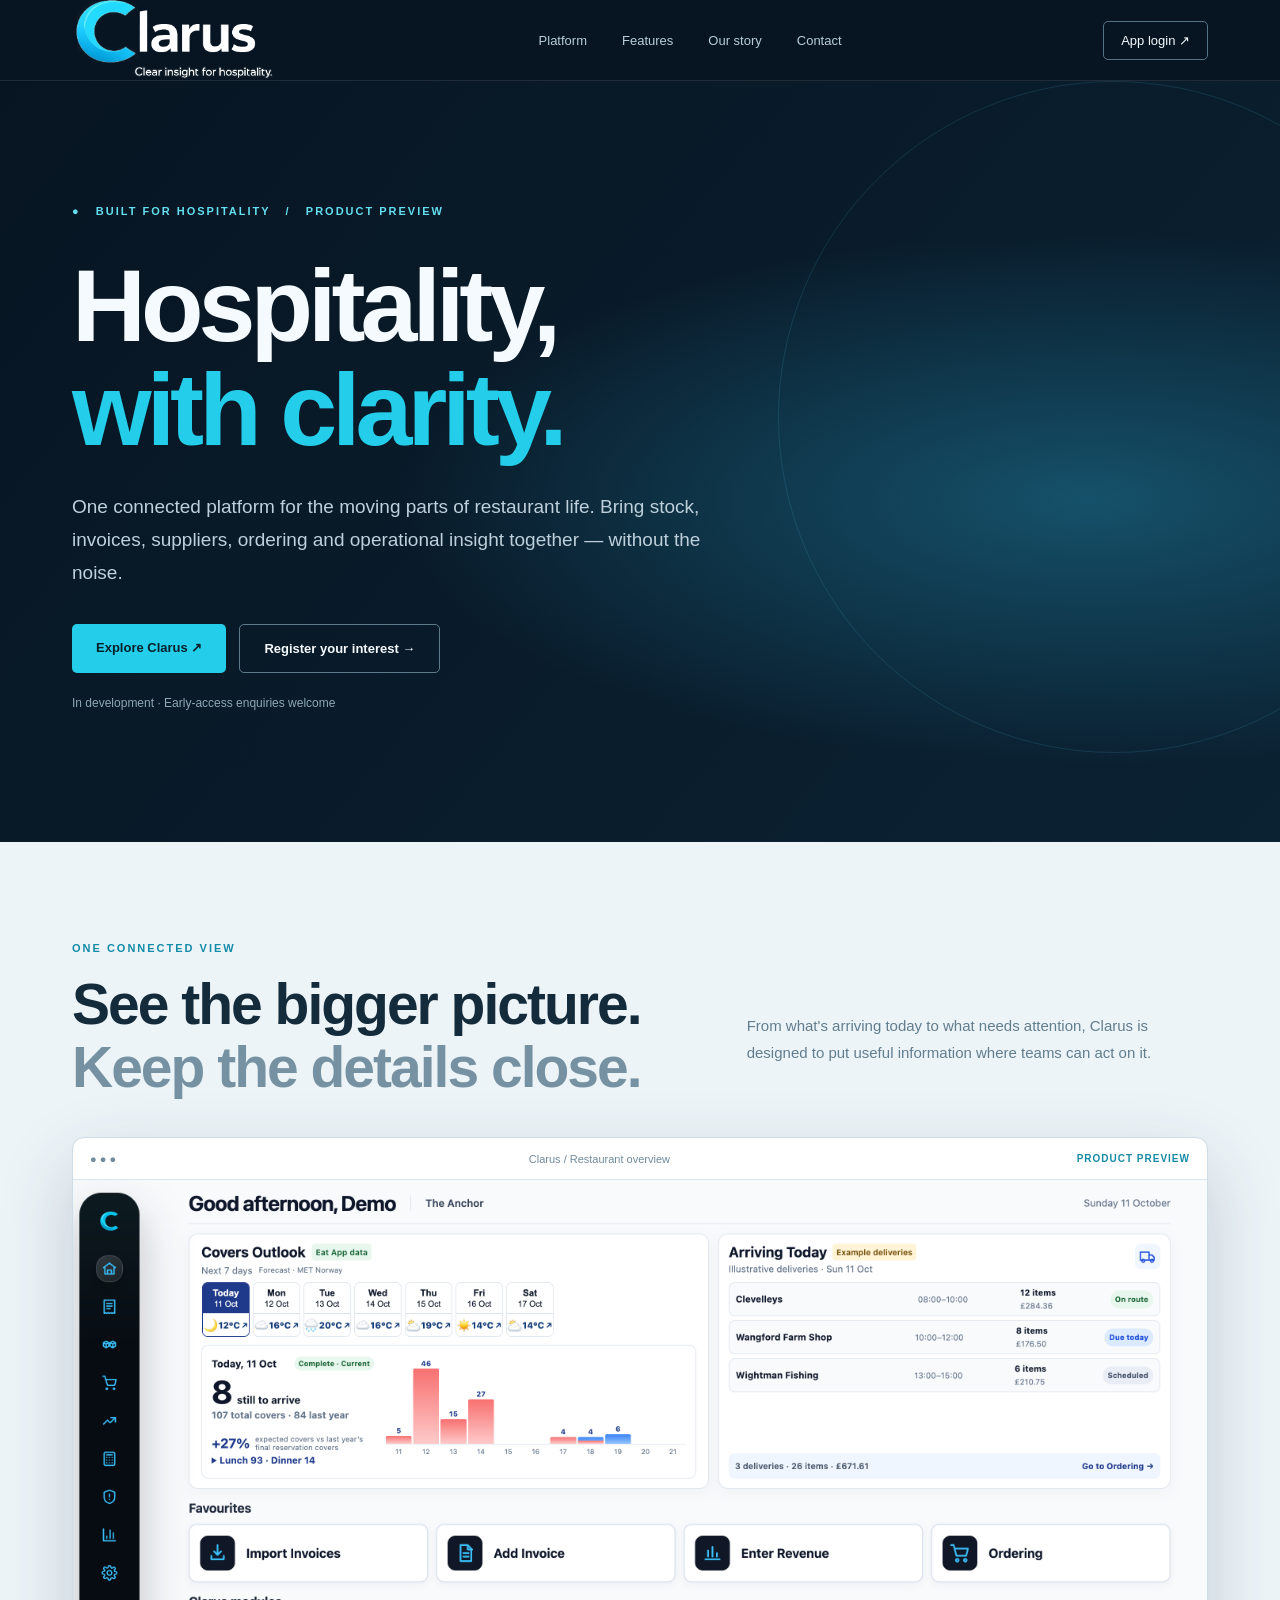
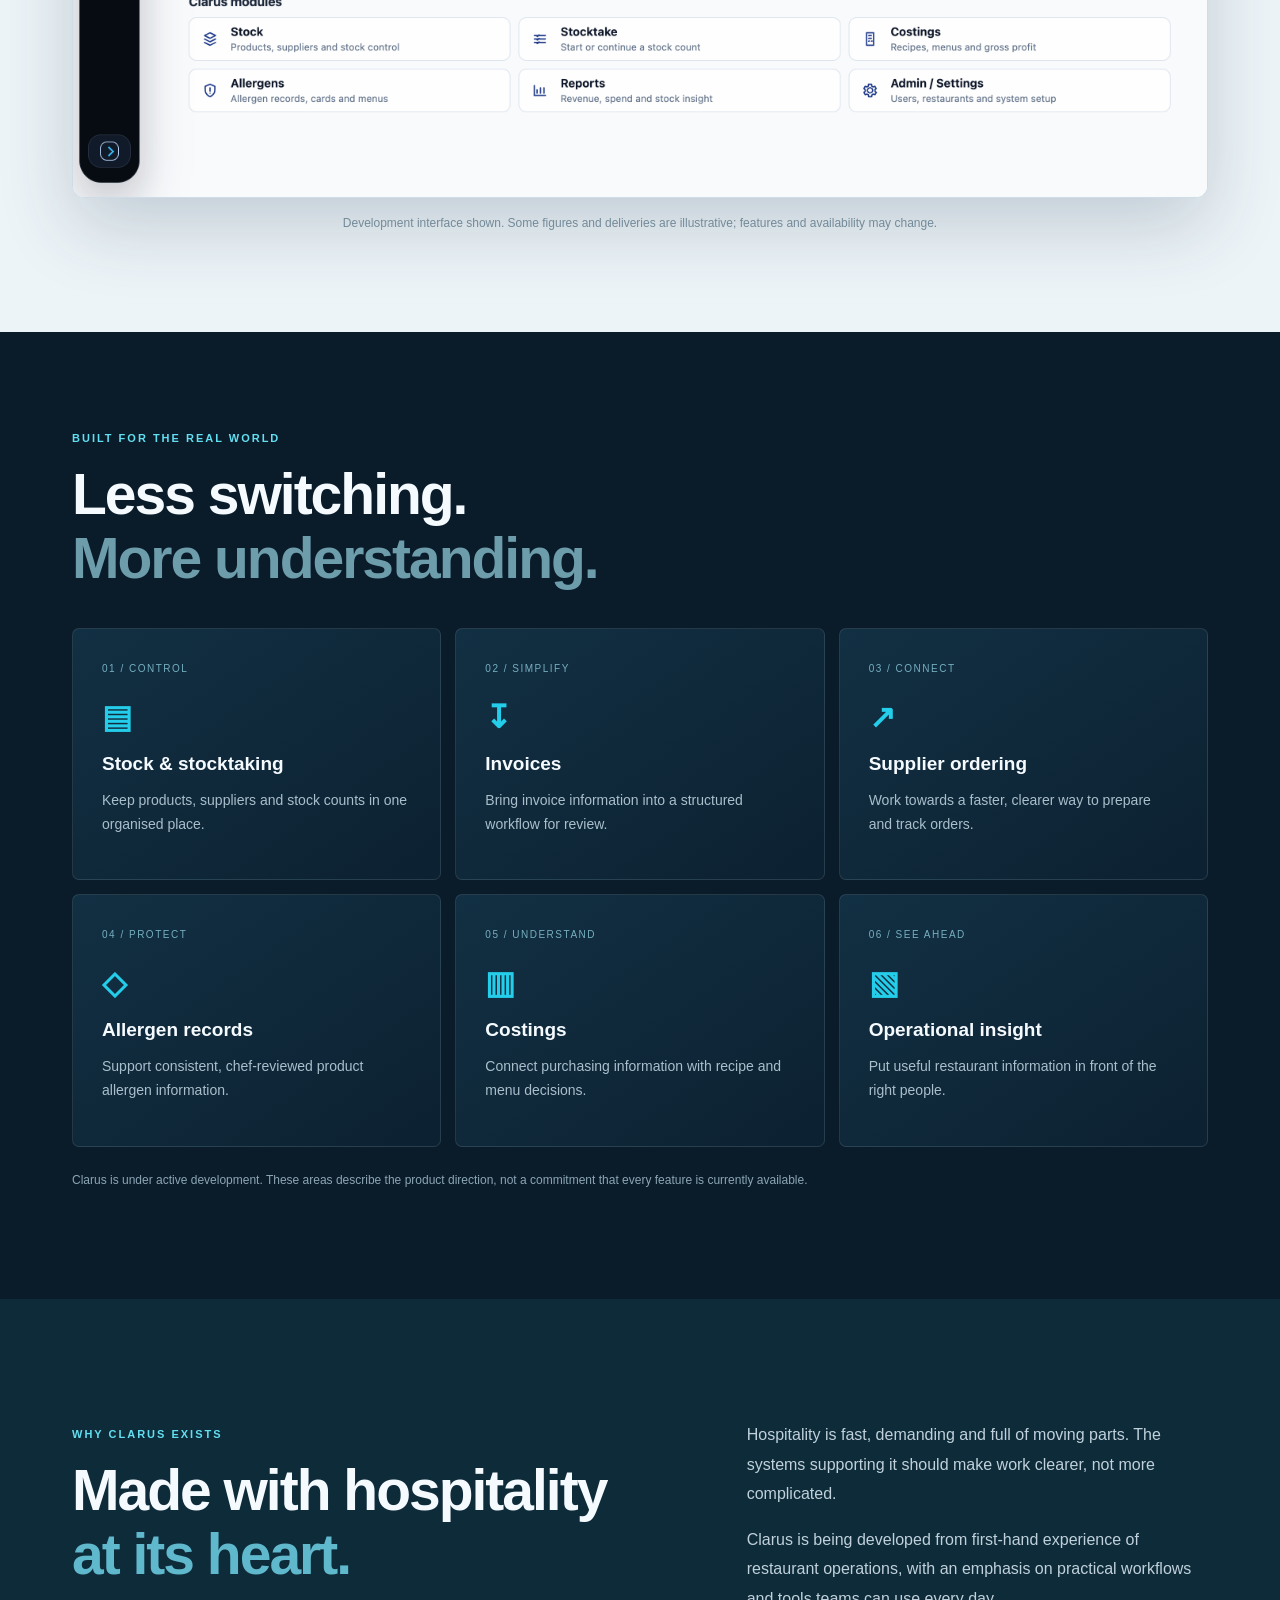
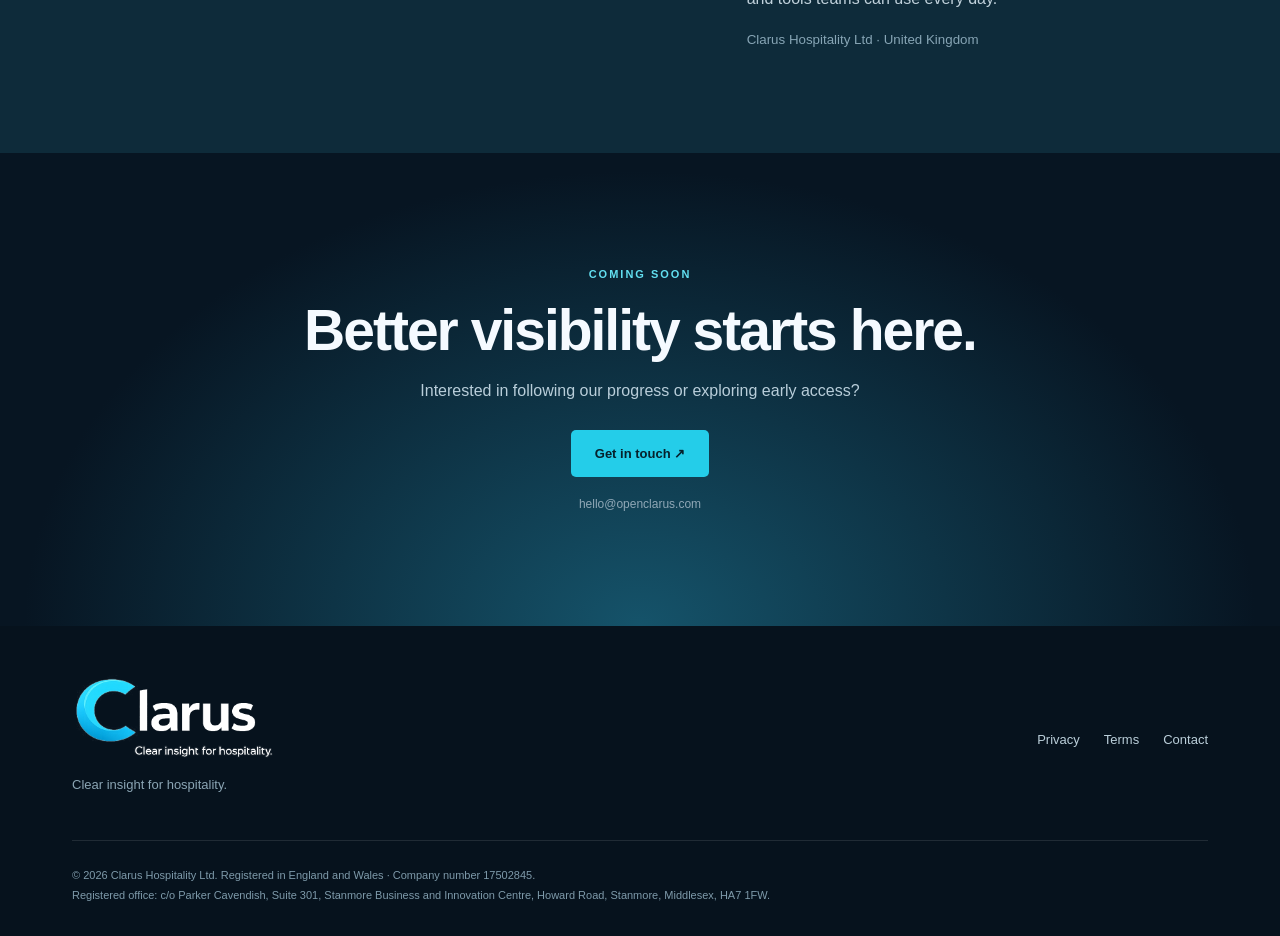
==== commit 11111696: "Add files via upload Update Clarus company details and legal pages." ====
--- a/index.html
+++ b/index.html
@@ -1,8 +1,8 @@
 <!doctype html><html lang="en-GB"><head><meta charset="utf-8"><meta name="viewport" content="width=device-width,initial-scale=1"><meta name="description" content="Clarus — connected restaurant stock, invoices, ordering and insight."><title>Clarus | Clear insight for hospitality</title><link rel="icon" href="assets/icon.png"><link rel="stylesheet" href="style.css"></head><body>
 <header><div class="wrap nav"><a class="logo" href="#top"><img src="assets/clarus-wordmark.png" alt="Clarus — Clear insight for hospitality"></a><nav><a href="#platform">Platform</a><a href="#features">Features</a><a href="#story">Our story</a><a href="#contact">Contact</a></nav><a class="login" href="https://app.openclarus.com">App login ↗</a></div></header>
-<main id="top"><section class="hero"><div class="wrap"><div class="label">● &nbsp; BUILT FOR HOSPITALITY &nbsp; / &nbsp; PRODUCT PREVIEW</div><h1>Hospitality,<br><span>with clarity.</span></h1><p>One connected platform for the moving parts of restaurant life. Bring stock, invoices, suppliers, ordering and operational insight together — without the noise.</p><div class="actions"><a class="button solid" href="#platform">Explore Clarus ↗</a><a class="button outline" href="mailto:developer@openclarus.com?subject=Clarus%20early%20access">Register your interest →</a></div><small>In development · Early-access enquiries welcome</small></div></section>
+<main id="top"><section class="hero"><div class="wrap"><div class="label">● &nbsp; BUILT FOR HOSPITALITY &nbsp; / &nbsp; PRODUCT PREVIEW</div><h1>Hospitality,<br><span>with clarity.</span></h1><p>One connected platform for the moving parts of restaurant life. Bring stock, invoices, suppliers, ordering and operational insight together — without the noise.</p><div class="actions"><a class="button solid" href="#platform">Explore Clarus ↗</a><a class="button outline" href="mailto:hello@openclarus.com?subject=Clarus%20early%20access">Register your interest →</a></div><small>In development · Early-access enquiries welcome</small></div></section>
 <section class="showcase" id="platform"><div class="wrap"><div class="split"><div><div class="label dark">ONE CONNECTED VIEW</div><h2>See the bigger picture.<br><span>Keep the details close.</span></h2></div><p>From what's arriving today to what needs attention, Clarus is designed to put useful information where teams can act on it.</p></div><div class="screen"><div class="screenbar"><span>● ● ●</span> &nbsp; Clarus / Restaurant overview <b>PRODUCT PREVIEW</b></div><img src="assets/dashboard.png" alt="Clarus V2 dashboard with illustrative covers, deliveries and restaurant modules"></div><p class="caption">Development interface shown. Some figures and deliveries are illustrative; features and availability may change.</p></div></section>
 <section class="features" id="features"><div class="wrap"><div class="label">BUILT FOR THE REAL WORLD</div><h2>Less switching.<br><span>More understanding.</span></h2><div class="grid"><article><i>01 / CONTROL</i><strong>▤</strong><h3>Stock & stocktaking</h3><p>Keep products, suppliers and stock counts in one organised place.</p></article><article><i>02 / SIMPLIFY</i><strong>↧</strong><h3>Invoices</h3><p>Bring invoice information into a structured workflow for review.</p></article><article><i>03 / CONNECT</i><strong>↗</strong><h3>Supplier ordering</h3><p>Work towards a faster, clearer way to prepare and track orders.</p></article><article><i>04 / PROTECT</i><strong>◇</strong><h3>Allergen records</h3><p>Support consistent, chef-reviewed product allergen information.</p></article><article><i>05 / UNDERSTAND</i><strong>▥</strong><h3>Costings</h3><p>Connect purchasing information with recipe and menu decisions.</p></article><article><i>06 / SEE AHEAD</i><strong>▧</strong><h3>Operational insight</h3><p>Put useful restaurant information in front of the right people.</p></article></div><p class="disclaimer">Clarus is under active development. These areas describe the product direction, not a commitment that every feature is currently available.</p></div></section>
 <section class="story" id="story"><div class="wrap split"><div><div class="label">WHY CLARUS EXISTS</div><h2>Made with hospitality<br><span>at its heart.</span></h2></div><div><p>Hospitality is fast, demanding and full of moving parts. The systems supporting it should make work clearer, not more complicated.</p><p>Clarus is being developed from first-hand experience of restaurant operations, with an emphasis on practical workflows and tools teams can use every day.</p><small>Clarus Hospitality Ltd · United Kingdom</small></div></div></section>
-<section class="contact" id="contact"><div class="wrap"><div class="label">COMING SOON</div><h2>Better visibility starts here.</h2><p>Interested in following our progress or exploring early access?</p><a class="button solid" href="mailto:developer@openclarus.com?subject=Clarus%20early%20access">Get in touch ↗</a><small>developer@openclarus.com</small></div></section></main>
-<footer><div class="wrap"><div class="footrow"><div><a class="logo" href="#top"><img src="assets/clarus-wordmark.png" alt="Clarus — Clear insight for hospitality"></a><p>Clear insight for hospitality.</p></div><div class="footlinks"><a href="privacy.html">Privacy</a><a href="terms.html">Terms</a><a href="mailto:developer@openclarus.com">Contact</a></div></div><div class="fine">© 2026 Clarus Hospitality Ltd. Registered in England and Wales. Registered office: c/o Parker Cavendish, Suite 301, Stanmore Business and Innovation Centre, Howard Road, Stanmore, Middlesex, HA7 1FW.</div></div></footer></body></html>
+<section class="contact" id="contact"><div class="wrap"><div class="label">COMING SOON</div><h2>Better visibility starts here.</h2><p>Interested in following our progress or exploring early access?</p><a class="button solid" href="mailto:hello@openclarus.com?subject=Clarus%20early%20access">Get in touch ↗</a><small>hello@openclarus.com</small></div></section></main>
+<footer><div class="wrap"><div class="footrow"><div><a class="logo" href="#top"><img src="assets/clarus-wordmark.png" alt="Clarus — Clear insight for hospitality"></a><p>Clear insight for hospitality.</p></div><div class="footlinks"><a href="privacy.html">Privacy</a><a href="terms.html">Terms</a><a href="mailto:hello@openclarus.com">Contact</a></div></div><div class="fine">© 2026 Clarus Hospitality Ltd. Registered in England and Wales · Company number 17502845.<br>Registered office: c/o Parker Cavendish, Suite 301, Stanmore Business and Innovation Centre, Howard Road, Stanmore, Middlesex, HA7 1FW.</div></div></footer></body></html>
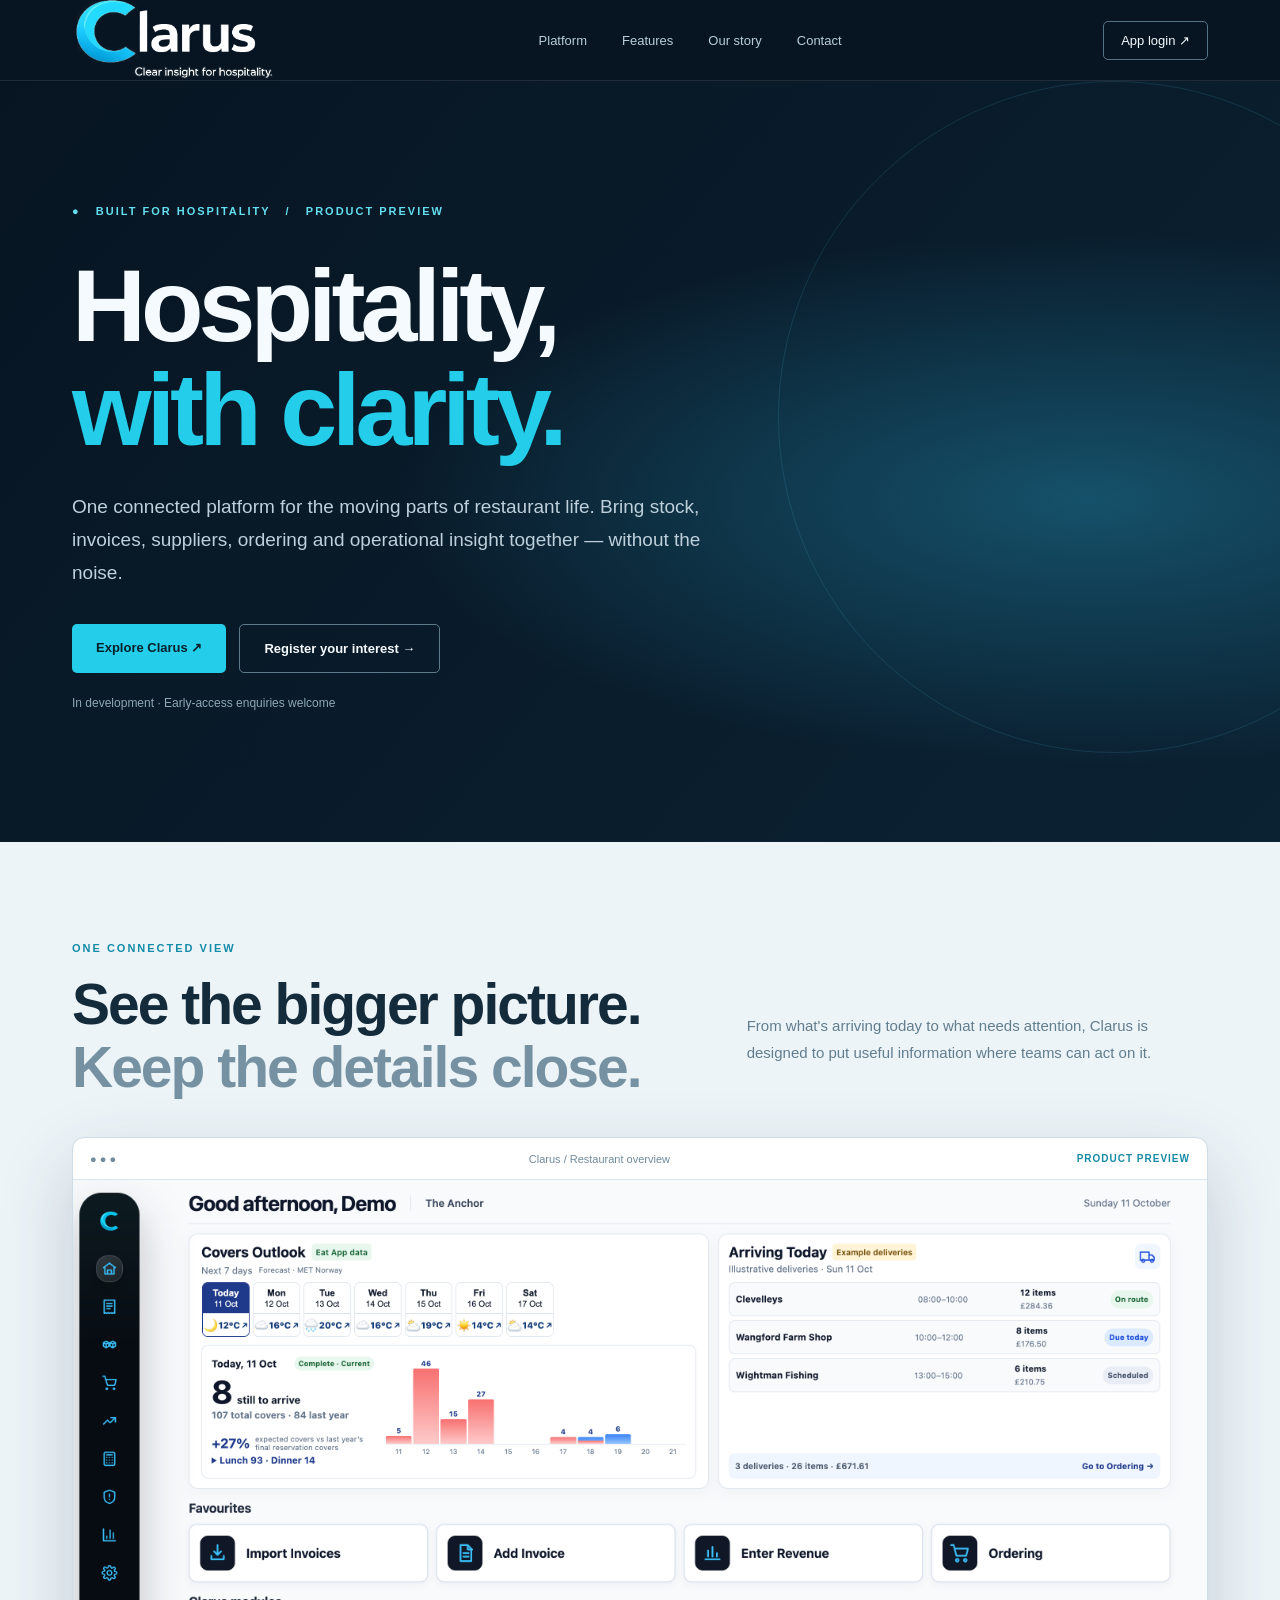
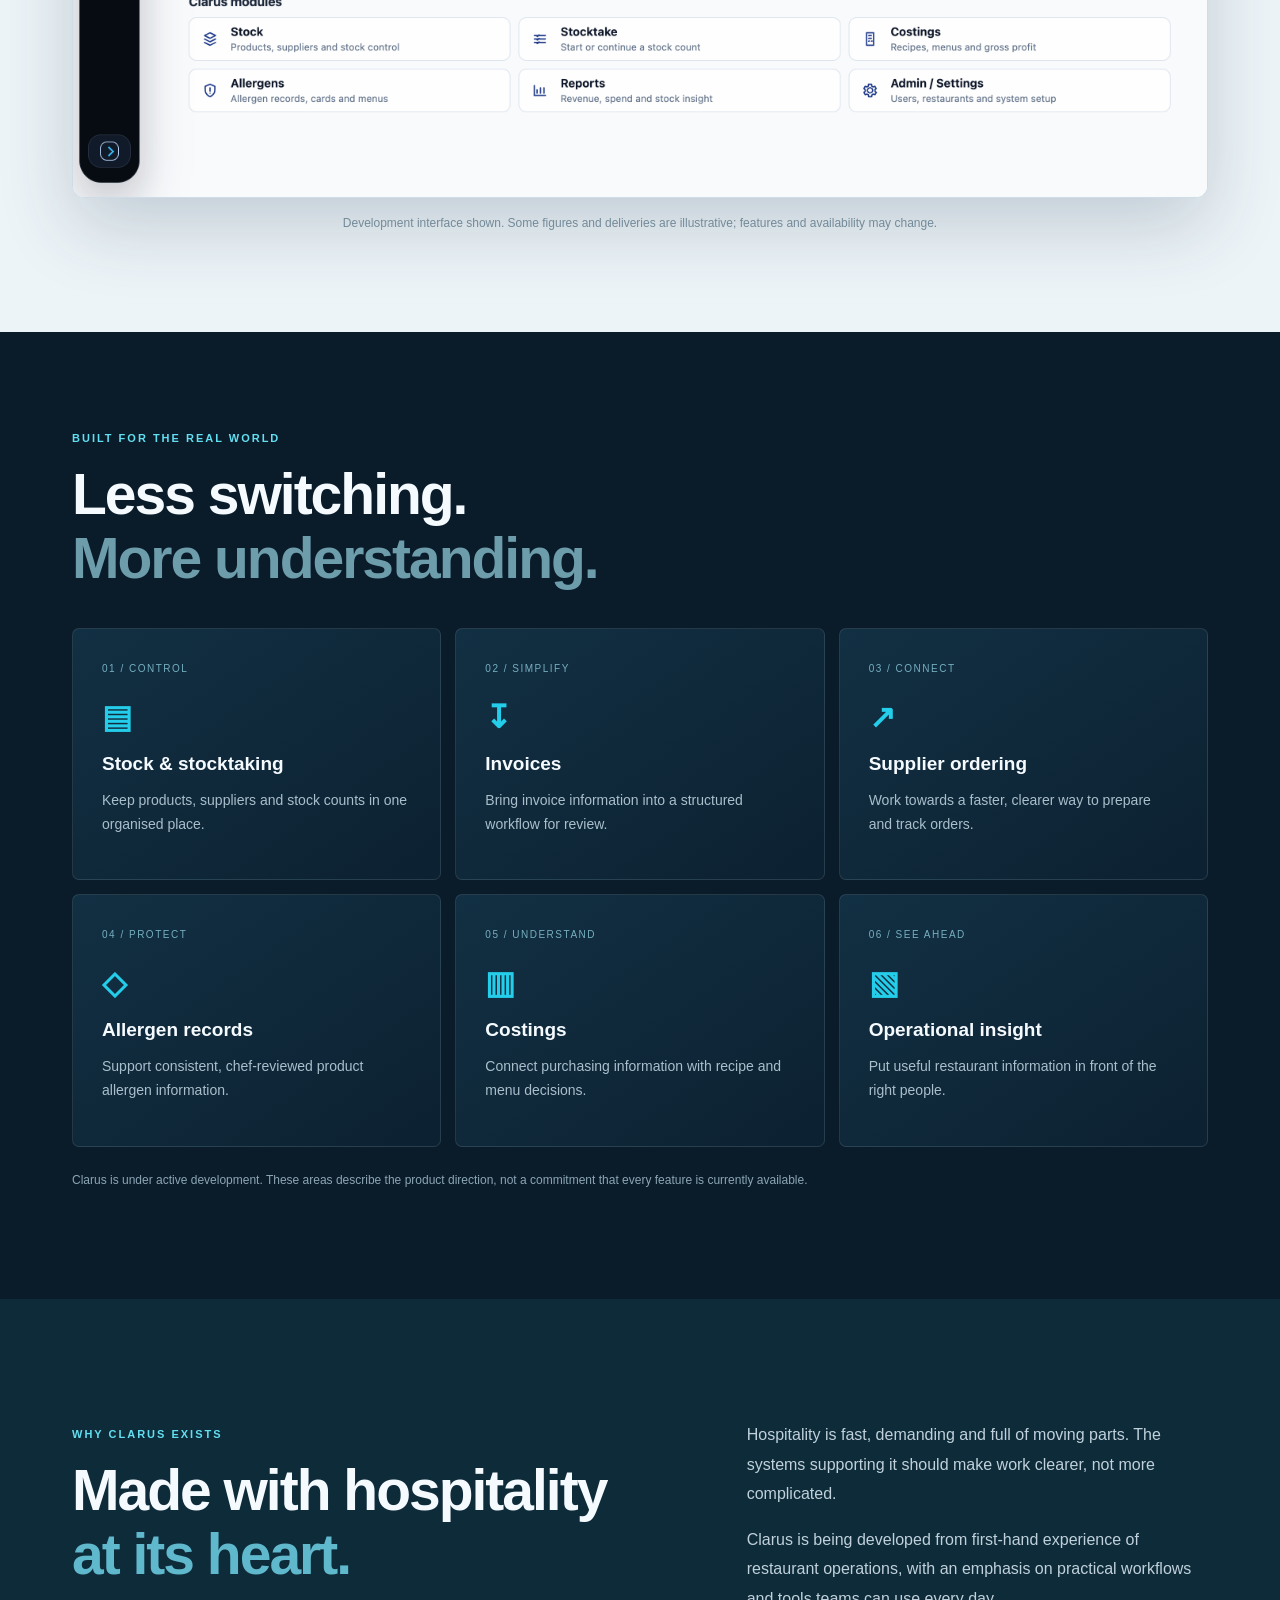
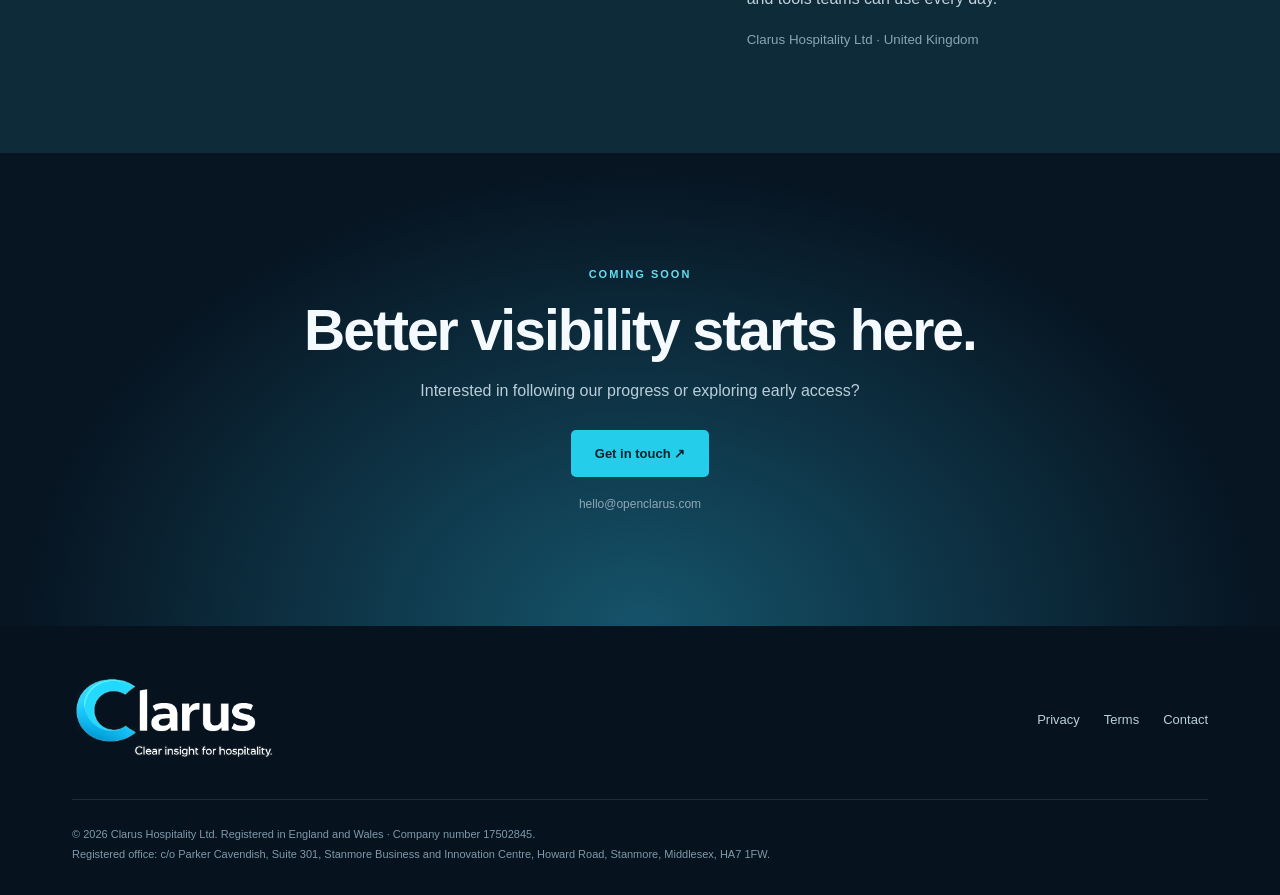
==== commit fefa7ac9: "Add files via upload replace index.html" ====
--- a/index.html
+++ b/index.html
@@ -5,4 +5,4 @@
 <section class="features" id="features"><div class="wrap"><div class="label">BUILT FOR THE REAL WORLD</div><h2>Less switching.<br><span>More understanding.</span></h2><div class="grid"><article><i>01 / CONTROL</i><strong>▤</strong><h3>Stock & stocktaking</h3><p>Keep products, suppliers and stock counts in one organised place.</p></article><article><i>02 / SIMPLIFY</i><strong>↧</strong><h3>Invoices</h3><p>Bring invoice information into a structured workflow for review.</p></article><article><i>03 / CONNECT</i><strong>↗</strong><h3>Supplier ordering</h3><p>Work towards a faster, clearer way to prepare and track orders.</p></article><article><i>04 / PROTECT</i><strong>◇</strong><h3>Allergen records</h3><p>Support consistent, chef-reviewed product allergen information.</p></article><article><i>05 / UNDERSTAND</i><strong>▥</strong><h3>Costings</h3><p>Connect purchasing information with recipe and menu decisions.</p></article><article><i>06 / SEE AHEAD</i><strong>▧</strong><h3>Operational insight</h3><p>Put useful restaurant information in front of the right people.</p></article></div><p class="disclaimer">Clarus is under active development. These areas describe the product direction, not a commitment that every feature is currently available.</p></div></section>
 <section class="story" id="story"><div class="wrap split"><div><div class="label">WHY CLARUS EXISTS</div><h2>Made with hospitality<br><span>at its heart.</span></h2></div><div><p>Hospitality is fast, demanding and full of moving parts. The systems supporting it should make work clearer, not more complicated.</p><p>Clarus is being developed from first-hand experience of restaurant operations, with an emphasis on practical workflows and tools teams can use every day.</p><small>Clarus Hospitality Ltd · United Kingdom</small></div></div></section>
 <section class="contact" id="contact"><div class="wrap"><div class="label">COMING SOON</div><h2>Better visibility starts here.</h2><p>Interested in following our progress or exploring early access?</p><a class="button solid" href="mailto:hello@openclarus.com?subject=Clarus%20early%20access">Get in touch ↗</a><small>hello@openclarus.com</small></div></section></main>
-<footer><div class="wrap"><div class="footrow"><div><a class="logo" href="#top"><img src="assets/clarus-wordmark.png" alt="Clarus — Clear insight for hospitality"></a><p>Clear insight for hospitality.</p></div><div class="footlinks"><a href="privacy.html">Privacy</a><a href="terms.html">Terms</a><a href="mailto:hello@openclarus.com">Contact</a></div></div><div class="fine">© 2026 Clarus Hospitality Ltd. Registered in England and Wales · Company number 17502845.<br>Registered office: c/o Parker Cavendish, Suite 301, Stanmore Business and Innovation Centre, Howard Road, Stanmore, Middlesex, HA7 1FW.</div></div></footer></body></html>
+<footer><div class="wrap"><div class="footrow"><div><a class="logo" href="#top"><img src="assets/clarus-wordmark.png" alt="Clarus — Clear insight for hospitality"></a></div><div class="footlinks"><a href="privacy.html">Privacy</a><a href="terms.html">Terms</a><a href="mailto:hello@openclarus.com">Contact</a></div></div><div class="fine">© 2026 Clarus Hospitality Ltd. Registered in England and Wales · Company number 17502845.<br>Registered office: c/o Parker Cavendish, Suite 301, Stanmore Business and Innovation Centre, Howard Road, Stanmore, Middlesex, HA7 1FW.</div></div></footer></body></html>
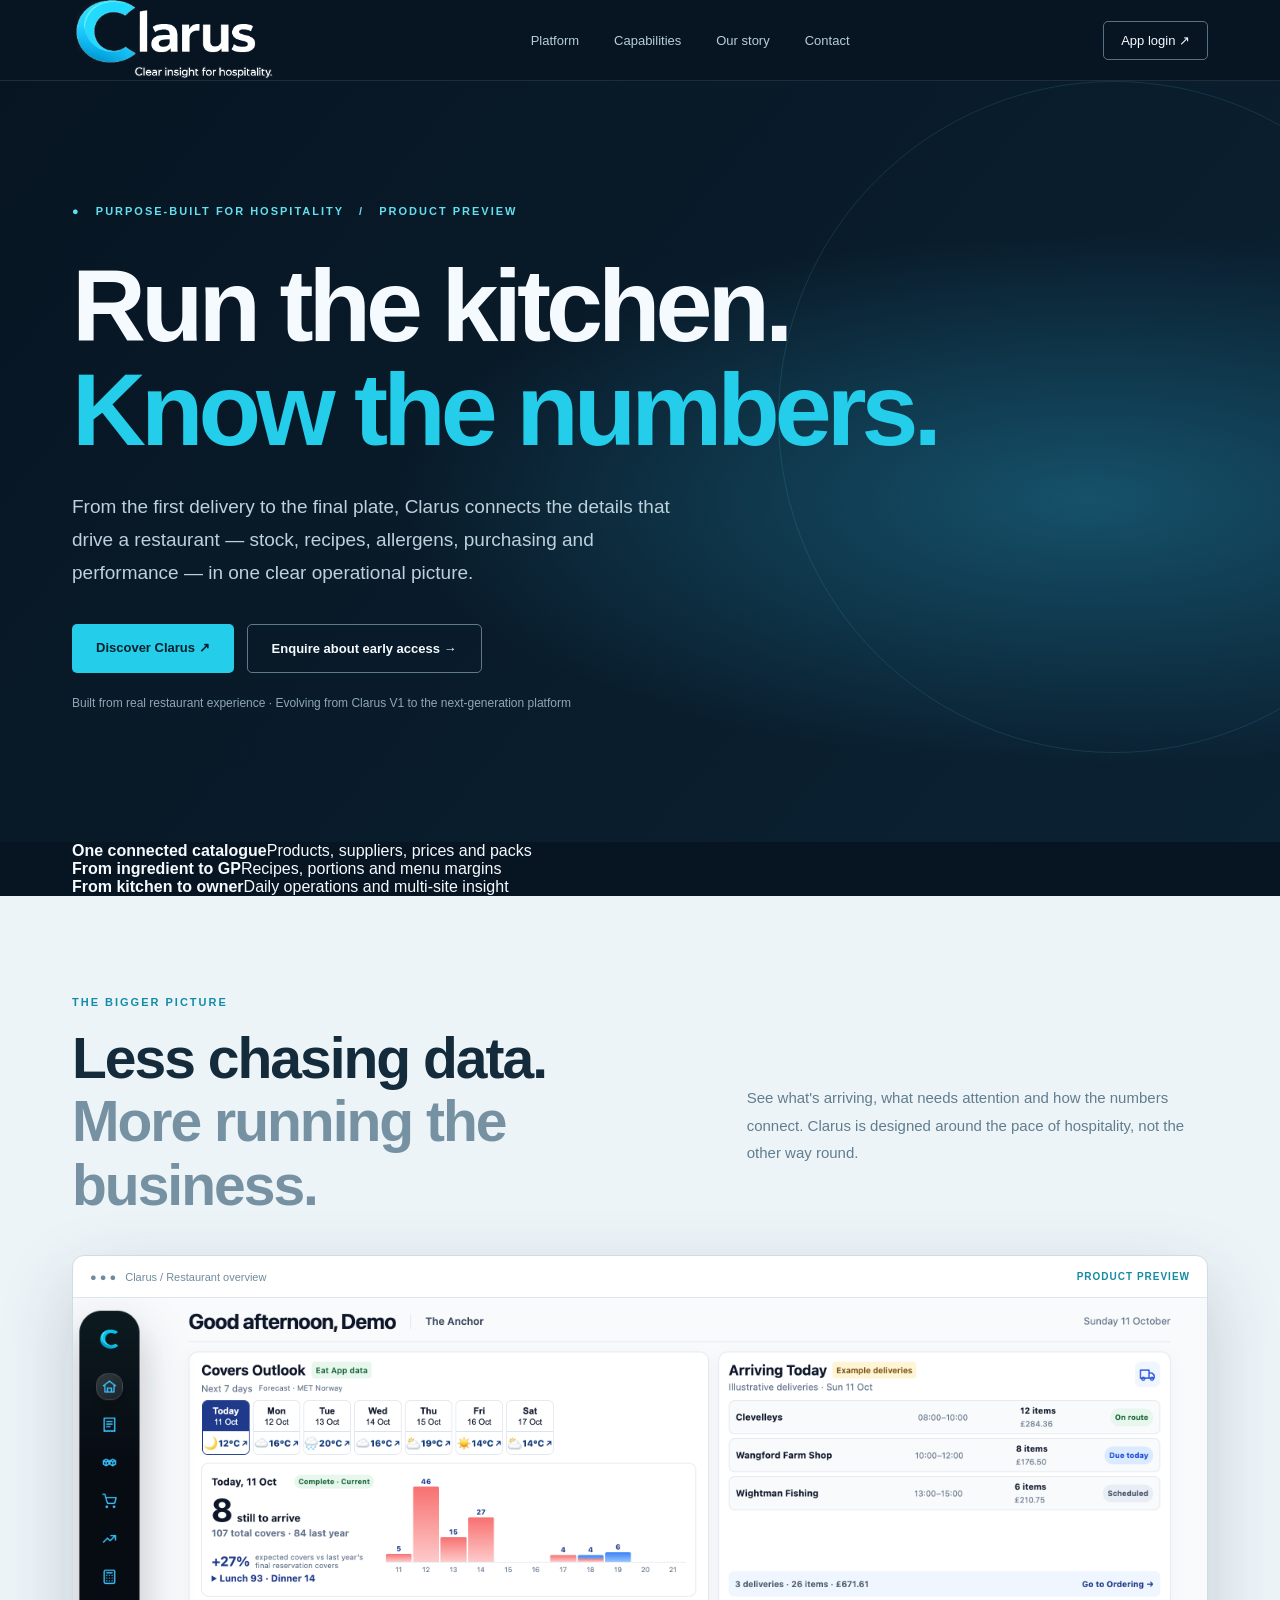
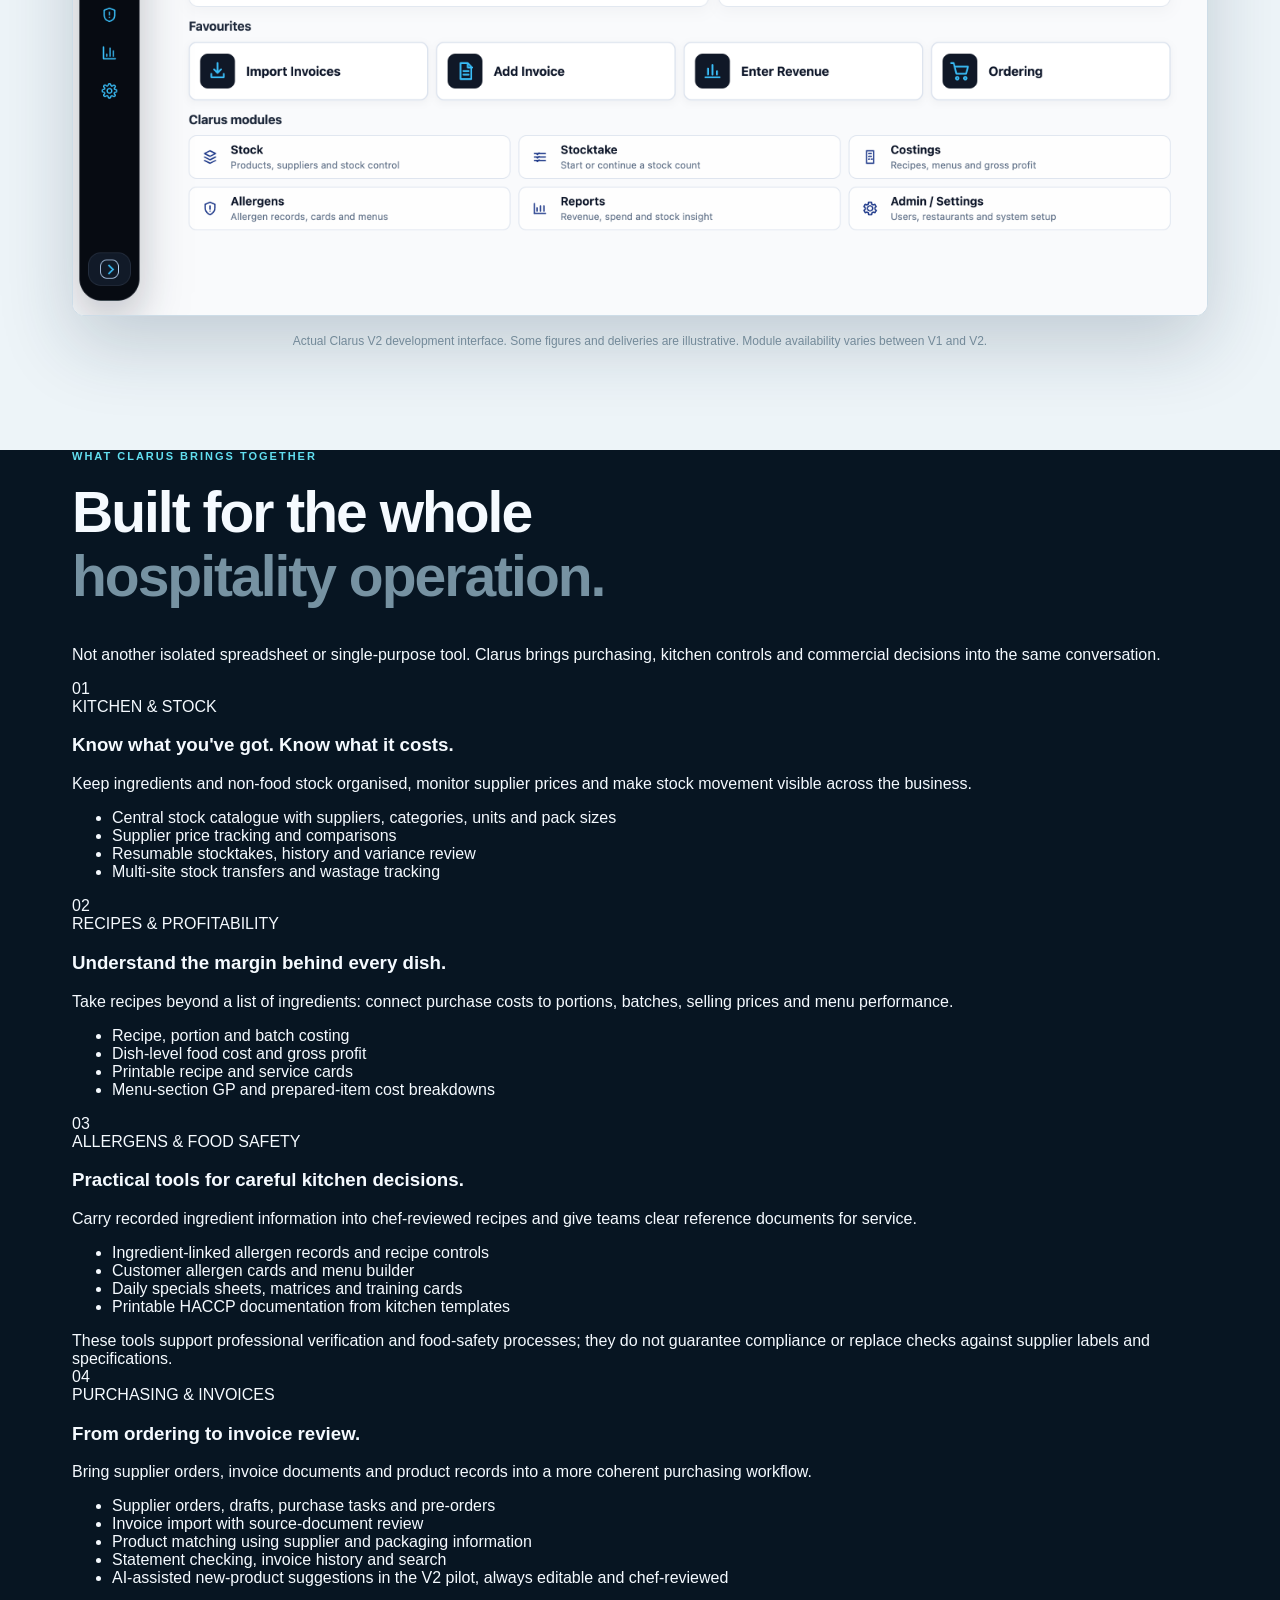
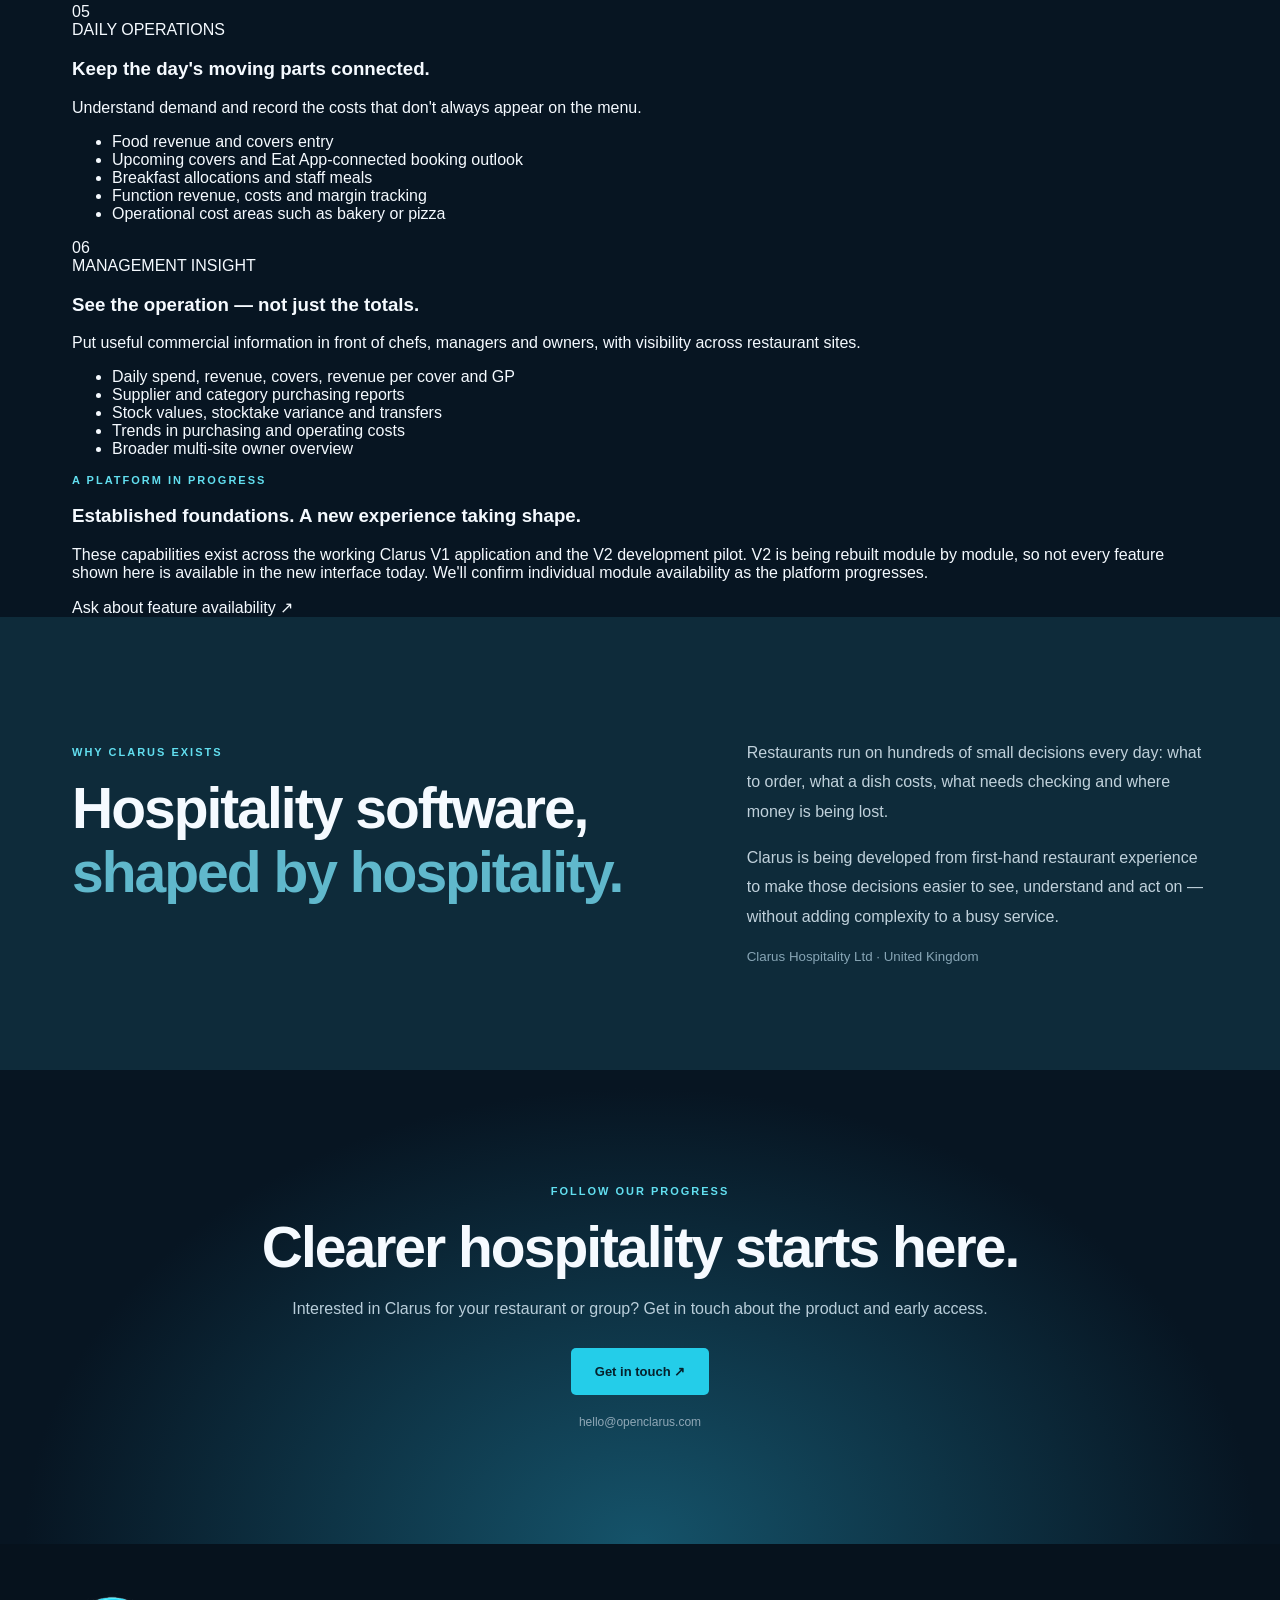
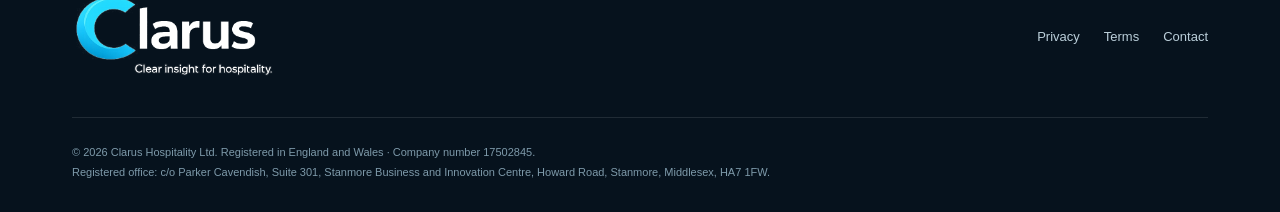
==== commit 1ab7a611: "Add files via upload updating new features" ====
--- a/index.html
+++ b/index.html
@@ -1,8 +1,17 @@
-<!doctype html><html lang="en-GB"><head><meta charset="utf-8"><meta name="viewport" content="width=device-width,initial-scale=1"><meta name="description" content="Clarus — connected restaurant stock, invoices, ordering and insight."><title>Clarus | Clear insight for hospitality</title><link rel="icon" href="assets/icon.png"><link rel="stylesheet" href="style.css"></head><body>
-<header><div class="wrap nav"><a class="logo" href="#top"><img src="assets/clarus-wordmark.png" alt="Clarus — Clear insight for hospitality"></a><nav><a href="#platform">Platform</a><a href="#features">Features</a><a href="#story">Our story</a><a href="#contact">Contact</a></nav><a class="login" href="https://app.openclarus.com">App login ↗</a></div></header>
-<main id="top"><section class="hero"><div class="wrap"><div class="label">● &nbsp; BUILT FOR HOSPITALITY &nbsp; / &nbsp; PRODUCT PREVIEW</div><h1>Hospitality,<br><span>with clarity.</span></h1><p>One connected platform for the moving parts of restaurant life. Bring stock, invoices, suppliers, ordering and operational insight together — without the noise.</p><div class="actions"><a class="button solid" href="#platform">Explore Clarus ↗</a><a class="button outline" href="mailto:hello@openclarus.com?subject=Clarus%20early%20access">Register your interest →</a></div><small>In development · Early-access enquiries welcome</small></div></section>
-<section class="showcase" id="platform"><div class="wrap"><div class="split"><div><div class="label dark">ONE CONNECTED VIEW</div><h2>See the bigger picture.<br><span>Keep the details close.</span></h2></div><p>From what's arriving today to what needs attention, Clarus is designed to put useful information where teams can act on it.</p></div><div class="screen"><div class="screenbar"><span>● ● ●</span> &nbsp; Clarus / Restaurant overview <b>PRODUCT PREVIEW</b></div><img src="assets/dashboard.png" alt="Clarus V2 dashboard with illustrative covers, deliveries and restaurant modules"></div><p class="caption">Development interface shown. Some figures and deliveries are illustrative; features and availability may change.</p></div></section>
-<section class="features" id="features"><div class="wrap"><div class="label">BUILT FOR THE REAL WORLD</div><h2>Less switching.<br><span>More understanding.</span></h2><div class="grid"><article><i>01 / CONTROL</i><strong>▤</strong><h3>Stock & stocktaking</h3><p>Keep products, suppliers and stock counts in one organised place.</p></article><article><i>02 / SIMPLIFY</i><strong>↧</strong><h3>Invoices</h3><p>Bring invoice information into a structured workflow for review.</p></article><article><i>03 / CONNECT</i><strong>↗</strong><h3>Supplier ordering</h3><p>Work towards a faster, clearer way to prepare and track orders.</p></article><article><i>04 / PROTECT</i><strong>◇</strong><h3>Allergen records</h3><p>Support consistent, chef-reviewed product allergen information.</p></article><article><i>05 / UNDERSTAND</i><strong>▥</strong><h3>Costings</h3><p>Connect purchasing information with recipe and menu decisions.</p></article><article><i>06 / SEE AHEAD</i><strong>▧</strong><h3>Operational insight</h3><p>Put useful restaurant information in front of the right people.</p></article></div><p class="disclaimer">Clarus is under active development. These areas describe the product direction, not a commitment that every feature is currently available.</p></div></section>
-<section class="story" id="story"><div class="wrap split"><div><div class="label">WHY CLARUS EXISTS</div><h2>Made with hospitality<br><span>at its heart.</span></h2></div><div><p>Hospitality is fast, demanding and full of moving parts. The systems supporting it should make work clearer, not more complicated.</p><p>Clarus is being developed from first-hand experience of restaurant operations, with an emphasis on practical workflows and tools teams can use every day.</p><small>Clarus Hospitality Ltd · United Kingdom</small></div></div></section>
-<section class="contact" id="contact"><div class="wrap"><div class="label">COMING SOON</div><h2>Better visibility starts here.</h2><p>Interested in following our progress or exploring early access?</p><a class="button solid" href="mailto:hello@openclarus.com?subject=Clarus%20early%20access">Get in touch ↗</a><small>hello@openclarus.com</small></div></section></main>
-<footer><div class="wrap"><div class="footrow"><div><a class="logo" href="#top"><img src="assets/clarus-wordmark.png" alt="Clarus — Clear insight for hospitality"></a></div><div class="footlinks"><a href="privacy.html">Privacy</a><a href="terms.html">Terms</a><a href="mailto:hello@openclarus.com">Contact</a></div></div><div class="fine">© 2026 Clarus Hospitality Ltd. Registered in England and Wales · Company number 17502845.<br>Registered office: c/o Parker Cavendish, Suite 301, Stanmore Business and Innovation Centre, Howard Road, Stanmore, Middlesex, HA7 1FW.</div></div></footer></body></html>
+<!doctype html><html lang="en-GB"><head><meta charset="utf-8"><meta name="viewport" content="width=device-width,initial-scale=1"><meta name="description" content="Clarus brings stock control, recipe profitability, allergen records, purchasing, daily operations and management insight together for hospitality teams."><title>Clarus | Clear insight for hospitality</title><link rel="icon" href="assets/icon.png"><link rel="stylesheet" href="style.css"></head><body>
+<header><div class="wrap nav"><a class="logo" href="#top"><img src="assets/clarus-wordmark.png" alt="Clarus — Clear insight for hospitality"></a><nav><a href="#platform">Platform</a><a href="#capabilities">Capabilities</a><a href="#story">Our story</a><a href="#contact">Contact</a></nav><a class="login" href="https://app.openclarus.com">App login ↗</a></div></header>
+<main id="top"><section class="hero"><div class="wrap"><div class="label">● &nbsp; PURPOSE-BUILT FOR HOSPITALITY &nbsp; / &nbsp; PRODUCT PREVIEW</div><h1>Run the kitchen.<br><span>Know the numbers.</span></h1><p>From the first delivery to the final plate, Clarus connects the details that drive a restaurant — stock, recipes, allergens, purchasing and performance — in one clear operational picture.</p><div class="actions"><a class="button solid" href="#platform">Discover Clarus ↗</a><a class="button outline" href="mailto:hello@openclarus.com?subject=Clarus%20early%20access">Enquire about early access →</a></div><small>Built from real restaurant experience · Evolving from Clarus V1 to the next-generation platform</small></div></section>
+<section class="proof"><div class="wrap proofgrid"><div><b>One connected catalogue</b><span>Products, suppliers, prices and packs</span></div><div><b>From ingredient to GP</b><span>Recipes, portions and menu margins</span></div><div><b>From kitchen to owner</b><span>Daily operations and multi-site insight</span></div></div></section>
+<section class="showcase" id="platform"><div class="wrap"><div class="split"><div><div class="label dark">THE BIGGER PICTURE</div><h2>Less chasing data.<br><span>More running the business.</span></h2></div><p>See what's arriving, what needs attention and how the numbers connect. Clarus is designed around the pace of hospitality, not the other way round.</p></div><div class="screen"><div class="screenbar"><span>● ● ● &nbsp; Clarus / Restaurant overview</span><b>PRODUCT PREVIEW</b></div><img src="assets/dashboard.png" alt="Clarus V2 development dashboard showing Covers Outlook, Arriving Today and restaurant navigation"></div><p class="caption">Actual Clarus V2 development interface. Some figures and deliveries are illustrative. Module availability varies between V1 and V2.</p></div></section>
+<section class="capabilities" id="capabilities"><div class="wrap"><div class="label">WHAT CLARUS BRINGS TOGETHER</div><h2>Built for the whole<br><span>hospitality operation.</span></h2><p class="sectionintro">Not another isolated spreadsheet or single-purpose tool. Clarus brings purchasing, kitchen controls and commercial decisions into the same conversation.</p>
+<div class="featureblocks">
+<article class="featureblock"><div class="featureheading"><span class="num">01</span><div><div class="eyebrow">KITCHEN & STOCK</div><h3>Know what you've got. Know what it costs.</h3></div></div><p>Keep ingredients and non-food stock organised, monitor supplier prices and make stock movement visible across the business.</p><ul><li>Central stock catalogue with suppliers, categories, units and pack sizes</li><li>Supplier price tracking and comparisons</li><li>Resumable stocktakes, history and variance review</li><li>Multi-site stock transfers and wastage tracking</li></ul></article>
+<article class="featureblock"><div class="featureheading"><span class="num">02</span><div><div class="eyebrow">RECIPES & PROFITABILITY</div><h3>Understand the margin behind every dish.</h3></div></div><p>Take recipes beyond a list of ingredients: connect purchase costs to portions, batches, selling prices and menu performance.</p><ul><li>Recipe, portion and batch costing</li><li>Dish-level food cost and gross profit</li><li>Printable recipe and service cards</li><li>Menu-section GP and prepared-item cost breakdowns</li></ul></article>
+<article class="featureblock"><div class="featureheading"><span class="num">03</span><div><div class="eyebrow">ALLERGENS & FOOD SAFETY</div><h3>Practical tools for careful kitchen decisions.</h3></div></div><p>Carry recorded ingredient information into chef-reviewed recipes and give teams clear reference documents for service.</p><ul><li>Ingredient-linked allergen records and recipe controls</li><li>Customer allergen cards and menu builder</li><li>Daily specials sheets, matrices and training cards</li><li>Printable HACCP documentation from kitchen templates</li></ul><div class="caution">These tools support professional verification and food-safety processes; they do not guarantee compliance or replace checks against supplier labels and specifications.</div></article>
+<article class="featureblock"><div class="featureheading"><span class="num">04</span><div><div class="eyebrow">PURCHASING & INVOICES</div><h3>From ordering to invoice review.</h3></div></div><p>Bring supplier orders, invoice documents and product records into a more coherent purchasing workflow.</p><ul><li>Supplier orders, drafts, purchase tasks and pre-orders</li><li>Invoice import with source-document review</li><li>Product matching using supplier and packaging information</li><li>Statement checking, invoice history and search</li><li>AI-assisted new-product suggestions in the V2 pilot, always editable and chef-reviewed</li></ul></article>
+<article class="featureblock"><div class="featureheading"><span class="num">05</span><div><div class="eyebrow">DAILY OPERATIONS</div><h3>Keep the day's moving parts connected.</h3></div></div><p>Understand demand and record the costs that don't always appear on the menu.</p><ul><li>Food revenue and covers entry</li><li>Upcoming covers and Eat App-connected booking outlook</li><li>Breakfast allocations and staff meals</li><li>Function revenue, costs and margin tracking</li><li>Operational cost areas such as bakery or pizza</li></ul></article>
+<article class="featureblock"><div class="featureheading"><span class="num">06</span><div><div class="eyebrow">MANAGEMENT INSIGHT</div><h3>See the operation — not just the totals.</h3></div></div><p>Put useful commercial information in front of chefs, managers and owners, with visibility across restaurant sites.</p><ul><li>Daily spend, revenue, covers, revenue per cover and GP</li><li>Supplier and category purchasing reports</li><li>Stock values, stocktake variance and transfers</li><li>Trends in purchasing and operating costs</li><li>Broader multi-site owner overview</li></ul></article>
+</div><div class="availability"><div class="label">A PLATFORM IN PROGRESS</div><h3>Established foundations. A new experience taking shape.</h3><p>These capabilities exist across the working Clarus V1 application and the V2 development pilot. V2 is being rebuilt module by module, so not every feature shown here is available in the new interface today. We'll confirm individual module availability as the platform progresses.</p><a href="mailto:hello@openclarus.com?subject=Clarus%20feature%20availability">Ask about feature availability ↗</a></div></div></section>
+<section class="story" id="story"><div class="wrap split"><div><div class="label">WHY CLARUS EXISTS</div><h2>Hospitality software,<br><span>shaped by hospitality.</span></h2></div><div><p>Restaurants run on hundreds of small decisions every day: what to order, what a dish costs, what needs checking and where money is being lost.</p><p>Clarus is being developed from first-hand restaurant experience to make those decisions easier to see, understand and act on — without adding complexity to a busy service.</p><small>Clarus Hospitality Ltd · United Kingdom</small></div></div></section>
+<section class="contact" id="contact"><div class="wrap"><div class="label">FOLLOW OUR PROGRESS</div><h2>Clearer hospitality starts here.</h2><p>Interested in Clarus for your restaurant or group? Get in touch about the product and early access.</p><a class="button solid" href="mailto:hello@openclarus.com?subject=Clarus%20enquiry">Get in touch ↗</a><small>hello@openclarus.com</small></div></section></main>
+<footer><div class="wrap"><div class="footrow"><div><a class="logo" href="#top"><img src="assets/clarus-wordmark.png" alt="Clarus — Clear insight for hospitality"></a></div><div class="footlinks"><a href="privacy.html">Privacy</a><a href="terms.html">Terms</a><a href="mailto:hello@openclarus.com">Contact</a></div></div><div class="fine">© 2026 Clarus Hospitality Ltd. Registered in England and Wales · Company number 17502845.<br>Registered office: c/o Parker Cavendish, Suite 301, Stanmore Business and Innovation Centre, Howard Road, Stanmore, Middlesex, HA7 1FW.</div></div></footer></body></html>
